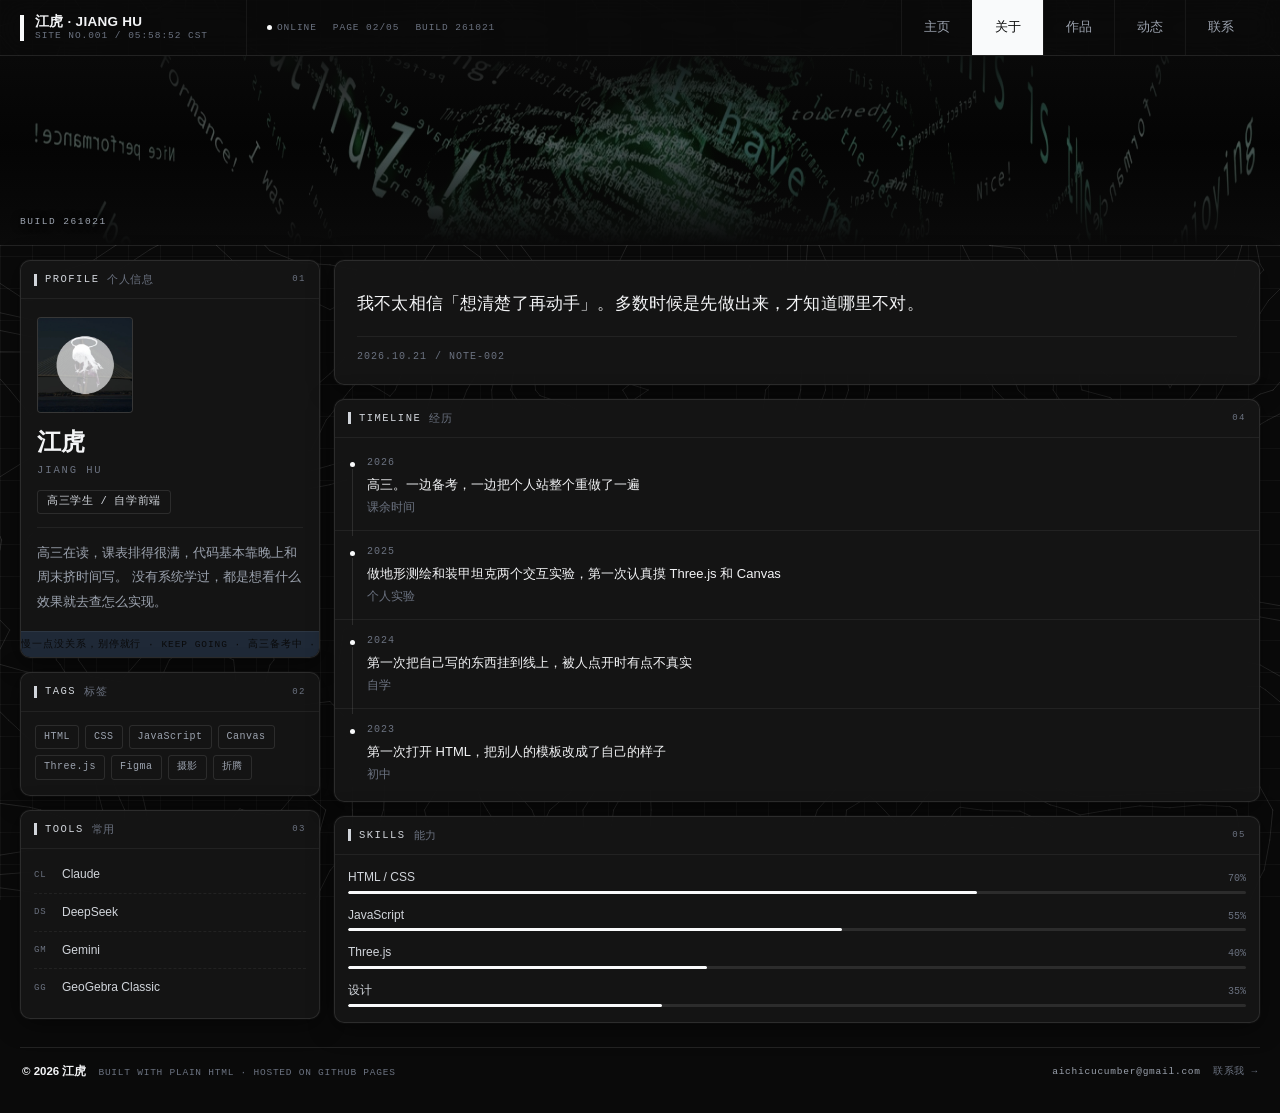
==== about.html @ 7765a736 "revert: 撤回绿色配色，回到黑白" ====
<!DOCTYPE html>
<html lang="zh-CN">
<head>
<meta charset="UTF-8" />
<meta name="viewport" content="width=device-width, initial-scale=1" />
<!-- ✏️【改这里】浏览器标签页标题 -->
<title>关于 · 江虎 JIANG HU</title>
<meta name="description" content="关于江虎：经历、在做的事、常用的工具。" />
<link rel="icon" href="data:image/svg+xml,%3Csvg xmlns='http://www.w3.org/2000/svg' viewBox='0 0 100 100'%3E%3Crect width='100' height='100' fill='%230A0A0A'/%3E%3Ctext x='50' y='71' font-size='52' font-family='monospace' font-weight='700' fill='%23F8F9FA' text-anchor='middle'%3EJH%3C/text%3E%3C/svg%3E" />
<meta name="theme-color" content="#0a0a0a" />
<link rel="stylesheet" href="assets/style.css" />
<script>
document.documentElement.classList.add('js');
/* 兜底：main.js 没跑起来时也要显示内容 */
setTimeout(function () {
  if (!window.__revealOK) {
    var els = document.querySelectorAll('.panel, .footer');
    for (var i = 0; i < els.length; i++) els[i].classList.add('in');
  }
}, 3000);
</script>
</head>
<body>

<div class="scroll-bar" id="scrollBar" aria-hidden="true"></div>
<canvas class="bg-contours" id="contours" aria-hidden="true"></canvas>
<div class="bg-grid" aria-hidden="true"></div>

<header class="topbar" id="top">
  <div class="topbar-inner">
    <a class="brand" href="index.html">
      <span class="brand-mark"></span>
      <span class="brand-text">
        <strong>江虎<span class="en"> · JIANG HU</span></strong>
        <small>SITE NO.001 / <span id="clock">--:--:--</span> CST</small>
      </span>
    </a>

    <div class="topbar-stat" aria-hidden="true">
      <span><i class="live"></i>ONLINE</span>
      <span>PAGE 02/05</span>
      <span>BUILD 261021</span>
    </div>

    <nav class="tabs" id="tabs" aria-label="主导航">
      <a href="index.html">主页</a>
      <a href="about.html" class="active">关于</a>
      <a href="work.html">作品</a>
      <a href="updates.html">动态</a>
      <a href="contact.html">联系</a>
    </nav>

  </div>
</header>

<section class="banner">
  <img src="assets/banner.jpg" alt="" aria-hidden="true" />
  <div class="banner-inner">
    <span class="banner-tag">BUILD 261021</span>
  </div>
</section>

<main class="layout layout-2">

  <!-- ---------- 左栏 ---------- -->
  <aside class="col-left">

    <section class="panel">
      <div class="panel-head"><span>PROFILE</span><span class="zh">个人信息</span><span class="idx"></span></div>

      <div class="profile-body">
        <img class="avatar" src="assets/avatar.jpg" alt="江虎" />

        <!-- ✏️【改这里】名字、英文名、职位 -->
        <h1 class="name">江虎</h1>
        <p class="name-en">JIANG HU</p>
        <p class="role">高三学生 / 自学前端</p>

        <!-- ✏️【改这里】自我介绍 -->
        <p class="bio">
          高三在读，课表排得很满，代码基本靠晚上和周末挤时间写。
          没有系统学过，都是想看什么效果就去查怎么实现。
        </p>
      </div>

      <!-- ✏️【改这里】状态条文字 -->
      <div class="ticker"><div class="ticker-track">
        <span>慢一点没关系，别停就行 · KEEP GOING · 高三备考中 ·</span>
        <span aria-hidden="true">慢一点没关系，别停就行 · KEEP GOING · 高三备考中 ·</span>
      </div></div>
    </section>

    <section class="panel">
      <div class="panel-head"><span>TAGS</span><span class="zh">标签</span><span class="idx"></span></div>
      <!-- ✏️【改这里】标签 -->
      <div class="tags">
        <span>HTML</span><span>CSS</span><span>JavaScript</span><span>Canvas</span>
        <span>Three.js</span><span>Figma</span><span>摄影</span><span>折腾</span>
      </div>
    </section>

    <section class="panel">
      <div class="panel-head"><span>TOOLS</span><span class="zh">常用</span><span class="idx"></span></div>
      <!-- ✏️【改这里】常用工具 -->
      <ul class="tools">
        <li><span class="mono dim">CL</span>Claude</li>
        <li><span class="mono dim">DS</span>DeepSeek</li>
        <li><span class="mono dim">GM</span>Gemini</li>
        <li><span class="mono dim">GG</span>GeoGebra Classic</li>
      </ul>
    </section>

  </aside>

  <!-- ---------- 中栏 ---------- -->
  <div class="col-mid">

    <section class="panel quote">
      <!-- ✏️【改这里】一段你自己的话 -->
      <p class="quote-text" data-split>我不太相信「想清楚了再动手」。多数时候是先做出来，才知道哪里不对。</p>
      <div class="quote-foot">
        <span class="mono">2026.10.21</span>
        <span class="mono dim">/ NOTE-002</span>
      </div>
    </section>

    <section class="panel">
      <div class="panel-head"><span>TIMELINE</span><span class="zh">经历</span><span class="idx"></span></div>
      <!-- ✏️【改这里】每条 = 年份 + 做了什么 + 在哪。复制一行 <li> 加一条 -->
      <ul class="timeline">
        <li>
          <span class="year">2026</span>
          <div class="what">高三。一边备考，一边把个人站整个重做了一遍</div>
          <div class="where">课余时间</div>
        </li>
        <li>
          <span class="year">2025</span>
          <div class="what">做地形测绘和装甲坦克两个交互实验，第一次认真摸 Three.js 和 Canvas</div>
          <div class="where">个人实验</div>
        </li>
        <li>
          <span class="year">2024</span>
          <div class="what">第一次把自己写的东西挂到线上，被人点开时有点不真实</div>
          <div class="where">自学</div>
        </li>
        <li>
          <span class="year">2023</span>
          <div class="what">第一次打开 HTML，把别人的模板改成了自己的样子</div>
          <div class="where">初中</div>
        </li>
      </ul>
    </section>

    <section class="panel">
      <div class="panel-head"><span>SKILLS</span><span class="zh">能力</span><span class="idx"></span></div>
      <!-- ✏️【改这里】技能名、百分比，--w 要和数字一致 -->
      <div class="bars">
        <div class="bar"><span class="bar-name">HTML / CSS</span><span class="bar-val">70%</span><i style="--w:70%"></i></div>
        <div class="bar"><span class="bar-name">JavaScript</span><span class="bar-val">55%</span><i style="--w:55%"></i></div>
        <div class="bar"><span class="bar-name">Three.js</span><span class="bar-val">40%</span><i style="--w:40%"></i></div>
        <div class="bar"><span class="bar-name">设计</span><span class="bar-val">35%</span><i style="--w:35%"></i></div>
      </div>
    </section>

  </div>

</main>

<footer class="footer">
  <div class="footer-left">
    <strong>© 2026 江虎</strong>
    <span class="mono dim">BUILT WITH PLAIN HTML · HOSTED ON GITHUB PAGES</span>
  </div>
  <div class="footer-right">
    <a href="mailto:aichicucumber@gmail.com" class="mono">aichicucumber@gmail.com</a>
    <a href="contact.html" class="mono dim">联系我 →</a>
  </div>
</footer>

<script src="assets/contours.js"></script>
<script src="assets/main.js"></script>
</body>
</html>
---- assets/style.css ----
/* ============================================================
   江虎 · 个人站
   极简黑白 / 测绘仪表风。改色改字体只需动下面 :root 里的变量。
   ============================================================ */

/* ---------- tokens ---------- */
:root {
  color-scheme: dark;

  --bg: #0a0a0a;
  --panel: rgba(22, 22, 22, .88);
  --panel-solid: #161616;
  --ink: #f9fafb;
  --ink-1: #f3f4f6;
  --ink-2: #d1d5db;
  --ink-3: #9ca3af;
  --ink-4: #6b7280;
  --line: rgba(255, 255, 255, .1);
  --line-soft: rgba(255, 255, 255, .06);
  --grid: rgba(255, 255, 255, .04);
  --hover: rgba(255, 255, 255, .05);
  --inv: #0a0a0a;
  --tick-bg: #1f2937;
  --tick-fg: #0a0a0a;

  --mono: ui-monospace, "SF Mono", SFMono-Regular, Menlo, Consolas, "JetBrains Mono", monospace;
  --sans: -apple-system, BlinkMacSystemFont, "Segoe UI", "PingFang SC", "Hiragino Sans GB", "Microsoft YaHei", sans-serif;

  --r: 10px;
  --gap: 14px;
  --max: 1240px;
  --shadow: 0 4px 26px -2px rgba(0, 0, 0, .6), 0 0 0 1px rgba(255, 255, 255, .03);
  --ease: cubic-bezier(.22, .61, .36, 1);
}

/* ---------- base ---------- */
*, *::before, *::after { box-sizing: border-box; }

html {
  scroll-behavior: smooth;
  scroll-padding-top: 70px;
  -webkit-text-size-adjust: 100%;
}

body {
  margin: 0;
  min-height: 100vh;
  display: flex;
  flex-direction: column;
  background: var(--bg);
  color: var(--ink-1);
  font-family: var(--sans);
  font-size: 13.5px;
  line-height: 1.65;
  -webkit-font-smoothing: antialiased;
  transition: background .3s var(--ease), color .3s var(--ease);
}

/* 动态等高线画布 */
.bg-contours {
  position: fixed;
  inset: 0;
  z-index: 0;
  display: block;
  pointer-events: none;
  opacity: .9;
}

/* 建筑网格背景 */
.bg-grid {
  position: fixed;
  inset: 0;
  z-index: 0;
  pointer-events: none;
  background-size: 32px 32px;
  background-image:
    linear-gradient(to right, var(--grid) 1px, transparent 1px),
    linear-gradient(to bottom, var(--grid) 1px, transparent 1px);
}

img { max-width: 100%; display: block; }
a { color: inherit; text-decoration: none; }
p { margin: 0; }
h1, h2, h3 { margin: 0; font-weight: 600; }
ul, dl, dd { margin: 0; padding: 0; list-style: none; }

.mono { font-family: var(--mono); }
.dim { color: var(--ink-4); }

::selection { background: var(--ink); color: var(--bg); }

/* ---------- 顶栏 ---------- */
.topbar {
  position: sticky;
  top: 0;
  z-index: 40;
  height: 56px;
  border-bottom: 1px solid var(--line);
  background: var(--bg);
  backdrop-filter: saturate(180%) blur(14px);
  -webkit-backdrop-filter: saturate(180%) blur(14px);
}
@supports (background: color-mix(in srgb, red 50%, transparent)) {
  .topbar { background: color-mix(in srgb, var(--bg) 82%, transparent); }
}

.topbar-inner {
  display: flex;
  align-items: stretch;
  height: 100%;
  width: min(100% - 28px, var(--max));
  margin: 0 auto;
}

.topbar-stat {
  display: flex;
  align-items: center;
  gap: 16px;
  margin-left: 20px;
  padding-left: 20px;
  border-left: 1px solid var(--line-soft);
  font-family: var(--mono);
  font-size: 9.5px;
  letter-spacing: .1em;
  color: var(--ink-4);
  white-space: nowrap;
}
.topbar-stat span { display: inline-flex; align-items: center; }
.topbar-stat .live { margin-right: 5px; }

.brand {
  display: flex;
  align-items: center;
  gap: 11px;
  padding: 0 18px 0 0;
  flex: none;
}
.brand-mark {
  width: 4px;
  height: 26px;
  background: var(--ink);
  transition: background .3s var(--ease);
}
.brand-text { display: flex; flex-direction: column; line-height: 1.3; }
.brand-text strong {
  font-size: 13.5px;
  font-weight: 700;
  letter-spacing: .02em;
}
.brand-text small {
  font-family: var(--mono);
  font-size: 9.5px;
  letter-spacing: .1em;
  color: var(--ink-4);
  font-variant-numeric: tabular-nums;
}

.tabs {
  display: flex;
  margin-left: auto;
  overflow-x: auto;
  scrollbar-width: none;
}
.tabs::-webkit-scrollbar { display: none; }

.tabs a {
  display: grid;
  place-items: center;
  padding: 0 22px;
  font-size: 12.5px;
  color: var(--ink-3);
  border-left: 1px solid var(--line-soft);
  white-space: nowrap;
  transition: background .16s var(--ease), color .16s var(--ease);
}
.tabs a:hover { background: var(--hover); color: var(--ink); }
.tabs a.active { background: var(--ink); color: var(--inv); }
.tabs a:last-child { padding-right: 26px; }

/* ---------- 顶部氛围图 ---------- */
.banner {
  position: relative;
  height: clamp(148px, 15vw, 190px);
  overflow: hidden;
  border-bottom: 1px solid var(--line);
  z-index: 1;
}
.banner img {
  position: absolute;
  inset: 0;
  width: 100%;
  height: 100%;
  object-fit: cover;
  object-position: center 42%;
  filter: grayscale(.45) brightness(.58) contrast(1.15);
}
.banner::after {
  content: "";
  position: absolute;
  inset: 0;
  background: linear-gradient(
    180deg,
    rgba(10, 10, 10, .9) 0%,
    rgba(10, 10, 10, .42) 46%,
    rgba(10, 10, 10, .78) 80%,
    var(--bg) 100%
  );
}
.banner-inner {
  position: relative;
  z-index: 2;
  width: min(100% - 28px, var(--max));
  margin: 0 auto;
  height: 100%;
  display: flex;
  align-items: flex-end;
  justify-content: space-between;
  gap: 20px;
  padding-bottom: 15px;
}
.banner-slogan {
  font-size: clamp(16px, 2.1vw, 23px);
  letter-spacing: -.02em;
  color: var(--ink);
  text-shadow: 0 1px 14px rgba(0, 0, 0, .85);
}
.banner-tag {
  font-family: var(--mono);
  font-size: 9.5px;
  letter-spacing: .16em;
  color: var(--ink-3);
  white-space: nowrap;
  text-shadow: 0 1px 10px rgba(0, 0, 0, .9);
}

/* ---------- 三栏布局 ---------- */
.layout {
  position: relative;
  z-index: 1;
  flex: 1 0 auto;
  display: grid;
  grid-template-columns: 300px minmax(0, 1fr) 286px;
  gap: var(--gap);
  align-items: start;
  width: min(100% - 28px, var(--max));
  margin: 0 auto;
  padding: var(--gap) 0 24px;
  counter-reset: pn;
}

.col-left, .col-mid, .col-right { display: grid; gap: var(--gap); align-content: start; }

/* ---------- 独立页面容器 ---------- */
.page {
  position: relative;
  z-index: 1;
  flex: 1 0 auto;
  width: min(100% - 28px, var(--max));
  margin: 0 auto;
  padding: var(--gap) 0 24px;
  counter-reset: pn;
  display: grid;
  gap: var(--gap);
  align-content: start;
}

.layout-2 {
  grid-template-columns: 300px minmax(0, 1fr);
}

.page-head {
  display: flex;
  align-items: flex-end;
  justify-content: space-between;
  gap: 24px;
  padding: 20px 2px 18px;
  border-bottom: 1px solid var(--line);
}
.page-head h1 {
  font-size: clamp(26px, 3.4vw, 34px);
  letter-spacing: -.02em;
  margin-top: 6px;
}
.eyebrow-mono {
  font-family: var(--mono);
  font-size: 9.5px;
  letter-spacing: .16em;
  color: var(--ink-4);
  text-transform: uppercase;
}
.page-desc {
  max-width: 38ch;
  font-size: 12.5px;
  line-height: 1.8;
  color: var(--ink-3);
  text-align: right;
}

/* 查看全部 */
.more-link {
  display: flex;
  align-items: center;
  justify-content: space-between;
  gap: 10px;
  padding: 10px 13px;
  border-top: 1px solid var(--line-soft);
  font-family: var(--mono);
  font-size: 10px;
  letter-spacing: .1em;
  color: var(--ink-3);
  transition: background .16s var(--ease), color .16s var(--ease);
}
.more-link:hover { background: var(--ink); color: var(--inv); }

/* ---------- 作品页 ---------- */
.work-grid {
  display: grid;
  grid-template-columns: repeat(2, minmax(0, 1fr));
  gap: var(--gap);
}

.work-card {
  position: relative;
  display: flex;
  flex-direction: column;
  background: var(--panel);
  border: 1px solid var(--line);
  border-radius: var(--r);
  box-shadow: var(--shadow);
  overflow: hidden;
  transition: transform .28s var(--ease), box-shadow .28s var(--ease), border-color .28s var(--ease);
}
.work-card:hover {
  transform: translateY(-3px);
  box-shadow: 0 10px 34px -14px rgba(0, 0, 0, .28);
  border-color: var(--ink);
}

.work-thumb {
  position: relative;
  height: 180px;
  border-bottom: 1px solid var(--line-soft);
  background: color-mix(in srgb, var(--ink) 3%, var(--panel-solid));
  overflow: hidden;
}
.work-thumb::before {
  content: "";
  position: absolute;
  inset: 0;
  background-image:
    linear-gradient(to right, var(--grid) 1px, transparent 1px),
    linear-gradient(to bottom, var(--grid) 1px, transparent 1px);
  background-size: 16px 16px;
}
.work-thumb b {
  position: absolute;
  right: 14px;
  bottom: 6px;
  font-family: var(--mono);
  font-size: 54px;
  font-weight: 700;
  letter-spacing: -.05em;
  line-height: 1;
  color: var(--ink);
  opacity: .05;
}
.work-thumb .badge {
  position: absolute;
  top: 12px;
  left: 14px;
  font-family: var(--mono);
  font-size: 9px;
  letter-spacing: .12em;
  padding: 2px 7px;
  border: 1px solid var(--line);
  border-radius: 3px;
  color: var(--ink-3);
  background: var(--panel-solid);
}

/* 取景标记 */
.work-thumb .aim {
  position: absolute;
  left: 50%;
  top: 50%;
  width: 58px;
  height: 58px;
  margin: -29px 0 0 -29px;
  border: 1px solid color-mix(in srgb, var(--ink) 22%, transparent);
  border-radius: 50%;
  display: grid;
  place-items: center;
  transition: transform .45s var(--ease), border-color .3s var(--ease);
}
.work-thumb .aim::after {
  content: "";
  width: 4px;
  height: 4px;
  border-radius: 50%;
  background: var(--ink);
  opacity: .35;
}
.work-thumb .aim::before {
  content: "";
  position: absolute;
  inset: -5px;
  border: 1px dashed color-mix(in srgb, var(--ink) 10%, transparent);
  border-radius: 50%;
}
.work-card:hover .work-thumb .aim {
  transform: scale(1.14);
  border-color: color-mix(in srgb, var(--ink) 48%, transparent);
}

.work-body { padding: 15px 16px 17px; display: flex; flex-direction: column; flex: 1; }
.work-title {
  display: flex;
  align-items: baseline;
  gap: 10px;
  justify-content: space-between;
  font-size: 15.5px;
  font-weight: 600;
}
.work-title span {
  font-family: var(--mono);
  font-size: 9.5px;
  letter-spacing: .1em;
  color: var(--ink-4);
  font-weight: 400;
}
.work-desc {
  margin-top: 7px;
  font-size: 12.5px;
  line-height: 1.8;
  color: var(--ink-3);
}
.work-tags { display: flex; flex-wrap: wrap; gap: 5px; margin-top: 13px; }
.work-tags i {
  font-style: normal;
  font-family: var(--mono);
  font-size: 9.5px;
  letter-spacing: .05em;
  padding: 2px 7px;
  border: 1px solid var(--line);
  border-radius: 3px;
  color: var(--ink-3);
}

/* ---------- 时间线 ---------- */
.timeline { padding: 4px 0; }
.timeline li {
  position: relative;
  padding: 13px 14px 13px 32px;
  border-bottom: 1px solid var(--line-soft);
}
.timeline li:last-child { border-bottom: 0; }
.timeline li::before {
  content: "";
  position: absolute;
  left: 15px;
  top: 20px;
  width: 5px;
  height: 5px;
  border-radius: 50%;
  background: var(--ink);
}
.timeline li::after {
  content: "";
  position: absolute;
  left: 17px;
  top: 27px;
  bottom: -6px;
  width: 1px;
  background: var(--line);
}
.timeline li:last-child::after { display: none; }
.timeline .year {
  display: block;
  font-family: var(--mono);
  font-size: 10px;
  letter-spacing: .1em;
  color: var(--ink-4);
  margin-bottom: 3px;
}
.timeline .what { font-size: 13px; color: var(--ink-1); line-height: 1.65; }
.timeline .where { font-size: 11.5px; color: var(--ink-4); margin-top: 2px; }

/* ---------- 全文列表 ---------- */
.updates-full li {
  grid-template-columns: 64px 48px minmax(0, 1fr);
}
.updates-full .sub {
  display: block;
  margin-top: 3px;
  font-size: 11.5px;
  color: var(--ink-4);
  line-height: 1.65;
}

/* ---------- 联系页 ---------- */
.contact-hero { padding: 28px 22px 26px; }
.contact-hero h1 {
  font-size: clamp(26px, 4.6vw, 42px);
  letter-spacing: -.03em;
  line-height: 1.18;
  margin: 12px 0 22px;
}
.contact-note {
  margin-top: 20px;
  padding-top: 16px;
  border-top: 1px solid var(--line-soft);
  font-size: 12.5px;
  line-height: 1.85;
  color: var(--ink-3);
}
.contact-mail {
  display: inline-block;
  font-size: clamp(20px, 4vw, 34px);
  font-weight: 600;
  letter-spacing: -.02em;
  color: var(--ink);
  background-image: linear-gradient(var(--ink), var(--ink));
  background-repeat: no-repeat;
  background-position: 0 100%;
  background-size: 100% 1.5px;
  padding-bottom: 6px;
  transition: background-size .3s var(--ease), color .25s var(--ease);
  word-break: break-all;
}
.contact-mail:hover {
  background-size: 100% 40%;
  background-position: 0 86%;
}

.contact-grid {
  display: grid;
  grid-template-columns: repeat(auto-fit, minmax(215px, 1fr));
  gap: var(--gap);
}
.contact-card {
  display: flex;
  align-items: center;
  gap: 12px;
  padding: 16px 15px;
  background: var(--panel);
  border: 1px solid var(--line);
  border-radius: var(--r);
  box-shadow: var(--shadow);
  transition: background .16s var(--ease), color .16s var(--ease), border-color .16s var(--ease), transform .2s var(--ease);
}
.contact-card:hover {
  background: var(--ink);
  color: var(--inv);
  border-color: var(--ink);
  transform: translateY(-2px);
}
.contact-card svg { flex: none; opacity: .8; }
.contact-card .k {
  display: block;
  font-family: var(--mono);
  font-size: 9.5px;
  letter-spacing: .12em;
  opacity: .55;
}
.contact-card .v { font-size: 13px; font-weight: 500; }

/* ---------- 卡片 ---------- */
.panel {
  background: var(--panel);
  border: 1px solid var(--line);
  border-radius: var(--r);
  box-shadow: var(--shadow);
  overflow: hidden;
  backdrop-filter: blur(16px);
  -webkit-backdrop-filter: blur(16px);
  transition: background .3s var(--ease), border-color .3s var(--ease);
}

.panel-head {
  display: flex;
  align-items: center;
  gap: 8px;
  padding: 10px 13px;
  border-bottom: 1px solid var(--line-soft);
  font-family: var(--mono);
  font-size: 10.5px;
  letter-spacing: .14em;
  text-transform: uppercase;
  color: var(--ink-2);
}
.panel-head::before {
  content: "";
  width: 3px;
  height: 12px;
  background: currentColor;
  flex: none;
}
.panel-head .zh {
  font-family: var(--sans);
  letter-spacing: .05em;
  color: var(--ink-4);
  font-size: 10.5px;
}
.panel-head .idx {
  margin-left: auto;
  font-size: 9px;
  color: var(--ink-4);
  font-variant-numeric: tabular-nums;
  counter-increment: pn;
}
.panel-head .idx::before {
  content: counter(pn, decimal-leading-zero);
}

/* ---------- 个人信息 ---------- */
.profile-body { padding: 18px 16px 16px; }

.avatar {
  width: 96px;
  height: 96px;
  display: grid;
  place-items: center;
  margin-bottom: 15px;
  border: 1px solid var(--line);
  border-radius: 4px;
  background-color: var(--hover);
  background-image:
    linear-gradient(45deg, var(--grid) 25%, transparent 25%, transparent 75%, var(--grid) 75%),
    linear-gradient(45deg, var(--grid) 25%, transparent 25%, transparent 75%, var(--grid) 75%);
  background-size: 10px 10px;
  background-position: 0 0, 5px 5px;
  overflow: hidden;
}
.avatar span {
  font-family: var(--mono);
  font-size: 24px;
  font-weight: 700;
  letter-spacing: -.02em;
  color: var(--ink);
}

img.avatar {
  object-fit: cover;
  background-image: none;
  width: 96px;
  height: 96px;
  display: block;
  filter: saturate(.9) brightness(1.02);
  transition: filter .45s var(--ease);
}
img.avatar:hover { filter: saturate(1.15) brightness(1.12); }

.link-grid-single { grid-template-columns: 1fr; }

.name { font-size: 24px; letter-spacing: -.01em; line-height: 1.2; }

.name-en {
  font-family: var(--mono);
  font-size: 10.5px;
  letter-spacing: .18em;
  color: var(--ink-4);
  margin-top: 5px;
}

.role {
  display: inline-block;
  margin-top: 11px;
  padding: 2px 9px;
  font-family: var(--mono);
  font-size: 10.5px;
  letter-spacing: .06em;
  color: var(--ink-2);
  border: 1px solid var(--line);
  border-radius: 3px;
}

.bio {
  margin-top: 13px;
  padding-top: 13px;
  border-top: 1px solid var(--line-soft);
  font-size: 13px;
  line-height: 1.9;
  color: var(--ink-3);
}

/* 状态跑马灯 */
.ticker {
  border-top: 1px solid var(--line-soft);
  background: var(--tick-bg);
  color: var(--tick-fg);
  overflow: hidden;
  padding: 5px 0;
}
.ticker-track {
  display: flex;
  width: max-content;
  animation: slide 26s linear infinite;
}
.ticker-track span {
  font-family: var(--mono);
  font-size: 9.5px;
  letter-spacing: .1em;
  padding-right: 2em;
  white-space: nowrap;
}
@keyframes slide {
  from { transform: translateX(0); }
  to   { transform: translateX(-50%); }
}

/* ---------- 链接格 ---------- */
.link-grid {
  display: grid;
  grid-template-columns: 1fr 1fr;
  gap: 1px;
  background: var(--line-soft);
}
.link-grid a {
  display: flex;
  align-items: center;
  gap: 9px;
  padding: 15px 14px;
  background: var(--panel-solid);
  font-family: var(--mono);
  font-size: 11px;
  letter-spacing: .09em;
  color: var(--ink-2);
  transition: background .16s var(--ease), color .16s var(--ease);
}
.link-grid a svg { flex: none; opacity: .75; }
.link-grid a:hover { background: var(--ink); color: var(--inv); }
.link-grid a:hover svg { opacity: 1; }

/* ---------- 标签 ---------- */
.tags {
  display: flex;
  flex-wrap: wrap;
  gap: 6px;
  padding: 13px 14px 15px;
}
.tags span {
  font-family: var(--mono);
  font-size: 10px;
  letter-spacing: .05em;
  padding: 3px 8px;
  border: 1px solid var(--line);
  border-radius: 3px;
  color: var(--ink-3);
  transition: background .16s var(--ease), color .16s var(--ease), border-color .16s var(--ease);
}
.tags span:hover { background: var(--ink); color: var(--inv); border-color: var(--ink); }

/* ---------- 引言卡 ---------- */
.quote { padding: 26px 22px 18px; }
.quote-text {
  font-size: 17px;
  line-height: 1.95;
  letter-spacing: .01em;
  color: var(--ink-1);
}
.quote-foot {
  display: flex;
  gap: 8px;
  margin-top: 16px;
  padding-top: 12px;
  border-top: 1px solid var(--line-soft);
  font-size: 10px;
  letter-spacing: .1em;
  color: var(--ink-4);
}

/* ---------- 更新记录 ---------- */
.updates { display: grid; }
.updates li {
  display: grid;
  grid-template-columns: 60px 44px minmax(0, 1fr);
  align-items: baseline;
  gap: 11px;
  padding: 12px 13px;
  border-bottom: 1px solid var(--line-soft);
  transition: background .16s var(--ease);
}
.updates li:last-child { border-bottom: 0; }
.updates li:hover { background: var(--hover); }

.updates .date {
  font-family: var(--mono);
  font-size: 11px;
  letter-spacing: .04em;
  color: var(--ink-4);
  font-variant-numeric: tabular-nums;
}
.updates .tag {
  font-size: 10px;
  text-align: center;
  padding: 1px 0;
  border: 1px solid var(--line);
  border-radius: 3px;
  color: var(--ink-3);
  letter-spacing: .04em;
}
.updates .title {
  font-size: 13px;
  color: var(--ink-2);
  line-height: 1.65;
}

/* ---------- 作品格 ---------- */
.gallery {
  display: grid;
  grid-template-columns: 1fr 1fr;
  gap: 1px;
  background: var(--line-soft);
}
.shot {
  position: relative;
  display: flex;
  flex-direction: column;
  justify-content: flex-end;
  gap: 2px;
  min-height: 176px;
  padding: 14px;
  background: var(--panel-solid);
  overflow: hidden;
  transition: background .2s var(--ease);
}
.shot::before {
  content: "";
  position: absolute;
  inset: 0;
  background-image:
    linear-gradient(to right, var(--grid) 1px, transparent 1px),
    linear-gradient(to bottom, var(--grid) 1px, transparent 1px);
  background-size: 14px 14px;
  opacity: .9;
  transition: opacity .2s var(--ease);
}
.shot:hover::before { opacity: .45; }
.shot:hover { background: var(--hover); }

.shot-idx {
  position: absolute;
  top: 11px;
  left: 14px;
  font-family: var(--mono);
  font-size: 9.5px;
  letter-spacing: .12em;
  color: var(--ink-4);
}
.shot-name {
  position: relative;
  font-size: 14.5px;
  font-weight: 600;
  color: var(--ink-1);
}
.shot-meta {
  position: relative;
  font-family: var(--mono);
  font-size: 10px;
  letter-spacing: .08em;
  color: var(--ink-4);
}
.shot-go {
  position: absolute;
  top: 11px;
  right: 14px;
  font-family: var(--mono);
  font-size: 9.5px;
  letter-spacing: .1em;
  color: var(--ink);
  opacity: 0;
  transform: translateX(-4px);
  transition: opacity .2s var(--ease), transform .2s var(--ease);
}
.shot:hover .shot-go { opacity: 1; transform: none; }

/* 大号编号水印 */
.shot::after {
  content: attr(data-idx);
  position: absolute;
  right: 12px;
  bottom: 4px;
  font-family: var(--mono);
  font-size: 52px;
  font-weight: 700;
  letter-spacing: -.05em;
  line-height: 1;
  color: var(--ink);
  opacity: .045;
  pointer-events: none;
}

/* 四格用不同灰度区分 */
.shot-b { background: color-mix(in srgb, var(--ink) 3%, var(--panel-solid)); }
.shot-c { background: color-mix(in srgb, var(--ink) 5%, var(--panel-solid)); }
.shot-d { background: color-mix(in srgb, var(--ink) 2%, var(--panel-solid)); }

/* ---------- 档案读数 ---------- */
.readout { padding: 6px 13px 10px; }
.readout > div {
  display: flex;
  align-items: baseline;
  gap: 8px;
  padding: 8px 0;
  border-bottom: 1px dashed var(--line-soft);
}
.readout > div:last-child { border-bottom: 0; }
.readout dt {
  flex: none;
  font-size: 11.5px;
  color: var(--ink-4);
  width: 40px;
}
.readout dd {
  margin-left: auto;
  font-family: var(--mono);
  font-size: 11px;
  letter-spacing: .02em;
  color: var(--ink-2);
  text-align: right;
}

.live {
  display: inline-block;
  width: 5px;
  height: 5px;
  border-radius: 50%;
  background: var(--ink);
  margin-right: 5px;
  vertical-align: 1px;
  animation: blink 2.4s var(--ease) infinite;
}
@keyframes blink {
  0%, 60%, 100% { opacity: 1; }
  70%, 90% { opacity: .25; }
}

/* ---------- 技能条 ---------- */
.bars { padding: 13px 13px 15px; display: grid; gap: 12px; }
.bar {
  display: grid;
  grid-template-columns: 1fr auto;
  gap: 3px 8px;
  align-items: baseline;
}
.bar-name { font-size: 12px; color: var(--ink-2); }
.bar-val {
  font-family: var(--mono);
  font-size: 10px;
  color: var(--ink-4);
  font-variant-numeric: tabular-nums;
}
.bar i {
  grid-column: 1 / -1;
  display: block;
  height: 3px;
  background: var(--line);
  border-radius: 2px;
  position: relative;
  overflow: hidden;
}
.bar i::after {
  content: "";
  position: absolute;
  inset: 0;
  width: var(--w, 50%);
  background: var(--ink);
  border-radius: 2px;
  transform-origin: left;
  animation: grow 1s var(--ease) both;
}
@keyframes grow {
  from { transform: scaleX(0); }
  to   { transform: scaleX(1); }
}

/* ---------- NOW 清单 ---------- */
.now { padding: 9px 13px 13px; display: grid; gap: 1px; }
.now li {
  display: flex;
  align-items: flex-start;
  gap: 9px;
  padding: 8px 0;
  font-size: 12.5px;
  color: var(--ink-2);
  line-height: 1.6;
}
.now .box {
  flex: none;
  width: 11px;
  height: 11px;
  margin-top: 4px;
  border: 1px solid var(--ink-3);
  border-radius: 2px;
  position: relative;
}
.now li.done .box { background: var(--ink); border-color: var(--ink); }
.now li.done .box::after {
  content: "";
  position: absolute;
  left: 3px;
  top: 1px;
  width: 3px;
  height: 6px;
  border: solid var(--inv);
  border-width: 0 1.5px 1.5px 0;
  transform: rotate(42deg);
}
.now li.done { color: var(--ink-4); }
.now li.done span:not(.box) { text-decoration: line-through; text-decoration-color: var(--line); }

/* ---------- 常用工具 ---------- */
.tools { padding: 8px 13px 12px; display: grid; gap: 1px; }
.tools li {
  display: flex;
  align-items: center;
  gap: 10px;
  padding: 8px 0;
  font-size: 12px;
  color: var(--ink-2);
  border-bottom: 1px dashed var(--line-soft);
}
.tools li:last-child { border-bottom: 0; }
.tools .mono {
  font-size: 9px;
  letter-spacing: .1em;
  width: 18px;
  flex: none;
}

/* ---------- 页脚 ---------- */
.footer {
  position: relative;
  z-index: 1;
  display: flex;
  align-items: center;
  justify-content: space-between;
  gap: 16px;
  flex-wrap: wrap;
  width: min(100% - 28px, var(--max));
  margin: 0 auto;
  padding: 14px 2px 32px;
  border-top: 1px solid var(--line);
  font-size: 11px;
  color: var(--ink-3);
}
.footer-left, .footer-right { display: flex; align-items: baseline; gap: 12px; flex-wrap: wrap; }
.footer strong { font-size: 11.5px; color: var(--ink-1); }
.footer .mono { font-size: 9.5px; letter-spacing: .08em; }
.footer a { transition: color .16s var(--ease); }
.footer a:hover { color: var(--ink); }

/* ---------- 响应式 ---------- */
@media (max-width: 1120px) {
  .layout { grid-template-columns: 280px minmax(0, 1fr); }
  .topbar-stat { display: none; }
  .col-right {
    grid-column: 1 / -1;
    display: grid;
    grid-template-columns: repeat(2, 1fr);
    gap: var(--gap);
  }
}

@media (max-width: 860px) {
  .layout { grid-template-columns: minmax(0, 1fr); width: min(100% - 20px, var(--max)); }
  .layout-2 { grid-template-columns: minmax(0, 1fr); }
  .page { width: min(100% - 20px, var(--max)); }
  .page-head { flex-direction: column; align-items: flex-start; gap: 12px; }
  .page-desc { text-align: left; max-width: none; }
  .work-grid { grid-template-columns: minmax(0, 1fr); }
  .topbar-inner { width: min(100% - 20px, var(--max)); }
  .col-right { grid-template-columns: 1fr; }
  .brand-text small { display: none; }
  .brand-text .en { display: none; }
  .brand { padding: 0 13px 0 0; }
  .tabs a { padding: 0 13px; font-size: 12px; }
  .topbar { height: 52px; }
  .footer { width: min(100% - 20px, var(--max)); }
}

@media (max-width: 420px) {
  .tabs a { padding: 0 9px; font-size: 11px; letter-spacing: -.01em; }
  .brand { padding: 0 10px 0 0; gap: 7px; }
  .brand-mark { width: 3px; height: 20px; }
  .brand-text strong { font-size: 13px; }
  .updates li { grid-template-columns: 54px 40px minmax(0, 1fr); gap: 8px; padding: 11px; }
  .shot { min-height: 140px; padding: 12px; }
  .quote { padding: 20px 16px 14px; }
  .quote-text { font-size: 15.5px; }
}

/* ---------- 无障碍 ---------- */
@media (prefers-reduced-motion: reduce) {
  html { scroll-behavior: auto; }
  .ticker-track, .live, .bar i::after { animation: none; }
  * { transition-duration: .01ms !important; }
}

:focus-visible {
  outline: 1.5px solid var(--ink);
  outline-offset: 2px;
}

/* ============================================================
   动画层
   ============================================================ */

/* ---------- 滚动进度 ---------- */
.scroll-bar {
  position: fixed;
  top: 0;
  left: 0;
  height: 2px;
  width: 100%;
  transform: scaleX(0);
  transform-origin: 0 50%;
  background: var(--ink);
  z-index: 60;
  pointer-events: none;
}

/* ---------- 启动遮罩 ---------- */
.boot {
  position: fixed;
  inset: 0;
  z-index: 9999;
  display: flex;
  flex-direction: column;
  background: #0a0a0a;
  color: var(--ink);
  font-family: var(--mono);
  transition: opacity .5s var(--ease), transform .5s var(--ease);
}
.boot.is-out {
  opacity: 0;
  transform: translateY(-12px);
  pointer-events: none;
}
html.boot-off .boot { display: none; }

.boot-bar {
  display: flex;
  align-items: center;
  gap: 10px;
  padding: 11px 16px;
  background: #141414;
  border-bottom: 1px solid rgba(255, 255, 255, .1);
  font-size: 10px;
  letter-spacing: .14em;
  color: var(--ink-4);
}
.boot-dots { display: flex; gap: 5px; }
.boot-dots i {
  width: 7px;
  height: 7px;
  border-radius: 50%;
  background: #3a3a3a;
}
.boot-dots i:first-child { background: var(--ink); }
.boot-title { color: var(--ink-2); letter-spacing: .08em; }
.boot-mode { margin-left: auto; font-size: 9px; }

.boot-log {
  flex: 1;
  margin: 0;
  padding: 20px 16px;
  font-size: 12px;
  line-height: 2.05;
  letter-spacing: .02em;
  color: var(--ink-4);
  white-space: pre-wrap;
  overflow: hidden;
}
.boot-log b {
  color: var(--ink);
  font-weight: 500;
}
.boot-log .ln {
  display: block;
  opacity: 0;
  animation: lineIn .22s ease forwards;
}
@keyframes lineIn {
  from { opacity: 0; transform: translateY(3px); }
  to   { opacity: 1; transform: none; }
}

.boot-input {
  display: flex;
  align-items: center;
  gap: 8px;
  padding: 0 16px 12px;
  font-size: 12px;
  color: var(--ink-3);
  opacity: 0;
  animation: lineIn .3s ease .1s forwards;
}
.boot-ps { color: var(--ink); }
.boot-caret {
  width: 7px;
  height: 13px;
  background: var(--ink);
  animation: caret 1.05s steps(1) infinite;
}
@keyframes caret { 50% { opacity: 0; } }

/* 等待回车 */
.boot-ready {
  display: flex;
  align-items: center;
  gap: 10px;
  padding: 0 16px 28px;
  font-size: 11.5px;
  letter-spacing: .1em;
  color: var(--ink-1);
  opacity: 0;
  animation: readyIn .45s var(--ease) forwards;
}
.boot-ready .k {
  padding: 2px 9px;
  border: 1px solid rgba(255, 255, 255, .35);
  border-radius: 3px;
  background: rgba(255, 255, 255, .08);
  font-size: 10px;
  letter-spacing: .14em;
  animation: keyPulse 1.7s ease-in-out infinite;
}
@keyframes readyIn {
  from { opacity: 0; transform: translateY(6px); }
  to   { opacity: 1; transform: none; }
}
@keyframes keyPulse {
  0%, 100% { border-color: rgba(255, 255, 255, .25); color: var(--ink-3); }
  50%      { border-color: var(--ink); color: var(--ink); }
}

/* ---------- 磁吸光标 ---------- */
.cursor-frame {
  position: fixed;
  top: 0;
  left: 0;
  width: var(--w, 28px);
  height: var(--h, 28px);
  margin-left: calc(var(--w, 28px) / -2);
  margin-top: calc(var(--h, 28px) / -2);
  pointer-events: none;
  z-index: 9998;
  opacity: 0;
  display: none;
  transition: width .2s var(--ease), height .2s var(--ease), opacity .25s var(--ease);
  will-change: transform, width, height;
}
html.has-cursor .cursor-frame { display: block; }
html.has-cursor.cursor-in .cursor-frame { opacity: 1; }

.cursor-frame i {
  position: absolute;
  width: 9px;
  height: 9px;
  border: 0 solid var(--ink);
  transition: border-color .2s var(--ease);
}
.cursor-frame .tl { top: 0; left: 0; border-top-width: 1.6px; border-left-width: 1.6px; }
.cursor-frame .tr { top: 0; right: 0; border-top-width: 1.6px; border-right-width: 1.6px; }
.cursor-frame .bl { bottom: 0; left: 0; border-bottom-width: 1.6px; border-left-width: 1.6px; }
.cursor-frame .br { bottom: 0; right: 0; border-bottom-width: 1.6px; border-right-width: 1.6px; }

.cursor-dot {
  position: fixed;
  top: 0;
  left: 0;
  width: 5px;
  height: 5px;
  margin: -2.5px 0 0 -2.5px;
  border-radius: 50%;
  background: var(--ink);
  box-shadow: 0 0 0 3px color-mix(in srgb, var(--ink) 9%, transparent);
  pointer-events: none;
  z-index: 9999;
  opacity: 0;
  display: none;
  transition: opacity .25s var(--ease);
  will-change: transform;
}
html.has-cursor .cursor-dot { display: block; }
html.has-cursor.cursor-in .cursor-dot { opacity: 1; }

/* ---------- 卡片入场 ---------- */
html.js .panel,
html.js .footer {
  opacity: 0;
  transform: translateY(16px);
  transition: opacity .7s var(--ease), transform .7s var(--ease);
}
html.js .panel.in,
html.js .footer.in {
  opacity: 1;
  transform: none;
}

/* 作品卡与联系卡只做淡入，避免和 hover 位移打架 */
html.js .work-card,
html.js .contact-card {
  opacity: 0;
  transition: opacity .6s var(--ease), transform .28s var(--ease),
              box-shadow .28s var(--ease), border-color .28s var(--ease);
}
html.js .work-card.in,
html.js .contact-card.in { opacity: 1; }

/* 本次会话已进过站：回主页不再做入场动画，直接呈现 */
html.boot-off .panel,
html.boot-off .footer,
html.boot-off .work-card,
html.boot-off .contact-card {
  opacity: 1 !important;
  transform: none !important;
  transition: none !important;
}

/* ---------- 逐字浮现 ---------- */
[data-split] span {
  display: inline-block;
  opacity: 0;
  transform: translateY(9px);
  will-change: opacity, transform;
}
[data-split].play span {
  animation: charIn .52s var(--ease) forwards;
}
@keyframes charIn {
  to { opacity: 1; transform: none; }
}

/* ---------- 悬停扫描线 ---------- */
.updates li { position: relative; }
.scan {
  position: absolute;
  left: 0;
  right: 0;
  top: 0;
  height: 1.5px;
  background: var(--ink);
  opacity: 0;
  pointer-events: none;
  z-index: 3;
}
.shot:hover .scan,
.updates li:hover .scan {
  animation: scanMove 1.05s var(--ease);
}
@keyframes scanMove {
  0%   { top: 0; opacity: 0; }
  8%   { opacity: .6; }
  85%  { opacity: .45; }
  100% { top: 100%; opacity: 0; }
}

/* ---------- 动效降级 ---------- */
@media (prefers-reduced-motion: reduce) {
  .boot { display: none; }
  .scroll-bar { display: none; }
  html.js .panel,
  html.js .footer { opacity: 1; transform: none; transition: none; }
  [data-split] span { opacity: 1; transform: none; animation: none; }
  .scan { display: none; }
  .cursor-frame,
  .cursor-dot { display: none !important; }
}
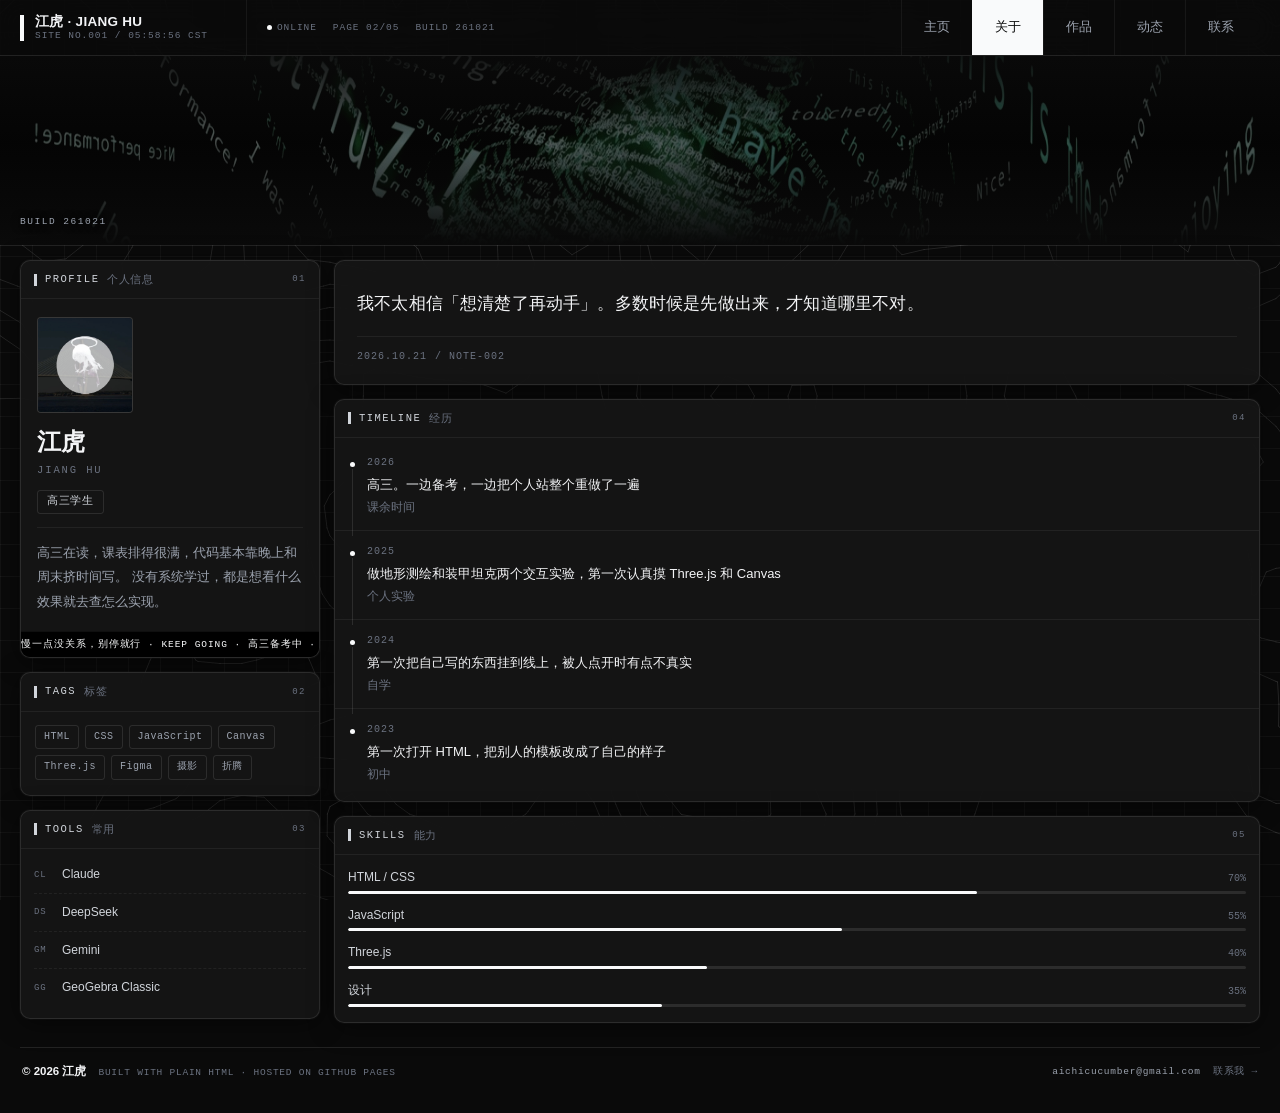
==== commit f1cbf45d: "style: 状态条黑底白字、NOW 改爱好、角色只留高三学生" ====
--- a/about.html
+++ b/about.html
@@ -74,7 +74,7 @@
         <!-- ✏️【改这里】名字、英文名、职位 -->
         <h1 class="name">江虎</h1>
         <p class="name-en">JIANG HU</p>
-        <p class="role">高三学生 / 自学前端</p>
+        <p class="role">高三学生</p>
 
         <!-- ✏️【改这里】自我介绍 -->
         <p class="bio">
--- a/assets/style.css
+++ b/assets/style.css
@@ -20,8 +20,8 @@
   --grid: rgba(255, 255, 255, .04);
   --hover: rgba(255, 255, 255, .05);
   --inv: #0a0a0a;
-  --tick-bg: #1f2937;
-  --tick-fg: #0a0a0a;
+  --tick-bg: #000000;
+  --tick-fg: #f9fafb;
 
   --mono: ui-monospace, "SF Mono", SFMono-Regular, Menlo, Consolas, "JetBrains Mono", monospace;
   --sans: -apple-system, BlinkMacSystemFont, "Segoe UI", "PingFang SC", "Hiragino Sans GB", "Microsoft YaHei", sans-serif;
@@ -1369,3 +1369,155 @@
   .cursor-dot { display: none !important; }
 }
 
+
+/* ---------- QQ 解锁 ---------- */
+.qq-entry { cursor: pointer; }
+.lock-tag {
+  margin-left: auto;
+  font-family: var(--mono);
+  font-style: normal;
+  font-size: 8.5px;
+  letter-spacing: .12em;
+  padding: 2px 6px;
+  border: 1px solid var(--line);
+  border-radius: 3px;
+  color: var(--ink-4);
+  transition: background .16s var(--ease), color .16s var(--ease), border-color .16s var(--ease);
+}
+.qq-entry:hover .lock-tag {
+  background: var(--ink);
+  border-color: var(--ink);
+  color: var(--bg);
+}
+
+.lock {
+  position: fixed;
+  inset: 0;
+  z-index: 300;
+  display: grid;
+  place-items: center;
+  padding: 22px;
+  background: rgba(3, 5, 4, .8);
+  backdrop-filter: blur(7px);
+  -webkit-backdrop-filter: blur(7px);
+  animation: lockFade .22s var(--ease);
+}
+.lock[hidden] { display: none; }
+@keyframes lockFade { from { opacity: 0; } to { opacity: 1; } }
+
+.lock-box {
+  width: min(100%, 410px);
+  background: var(--panel-solid);
+  border: 1px solid var(--line);
+  border-radius: var(--r);
+  box-shadow: 0 28px 70px -24px rgba(0, 0, 0, .95);
+  overflow: hidden;
+  padding-bottom: 15px;
+}
+.lock.shake .lock-box { animation: lockShake .34s ease; }
+@keyframes lockShake {
+  0%, 100% { transform: translateX(0); }
+  22% { transform: translateX(-7px); }
+  60% { transform: translateX(6px); }
+  85% { transform: translateX(-3px); }
+}
+
+.lock-head {
+  display: flex;
+  justify-content: space-between;
+  align-items: center;
+  padding: 11px 16px;
+  border-bottom: 1px solid var(--line-soft);
+  font-family: var(--mono);
+  font-size: 9.5px;
+  letter-spacing: .15em;
+  color: var(--ink-3);
+}
+
+.lock-q {
+  padding: 24px 16px 20px;
+  font-size: 16.5px;
+  line-height: 1.6;
+  color: var(--ink-1);
+}
+
+.lock-form { display: flex; gap: 8px; padding: 0 16px; }
+.lock-form input {
+  flex: 1;
+  min-width: 0;
+  padding: 11px 12px;
+  background: var(--bg);
+  border: 1px solid var(--line);
+  border-radius: 6px;
+  color: var(--ink-1);
+  font-family: var(--mono);
+  font-size: 13px;
+  outline: none;
+  transition: border-color .16s var(--ease);
+}
+.lock-form input::placeholder { color: var(--ink-4); }
+.lock-form input:focus { border-color: var(--ink); }
+.lock-form button {
+  flex: none;
+  padding: 11px 18px;
+  background: var(--ink);
+  color: var(--bg);
+  border: 0;
+  border-radius: 6px;
+  font-size: 12.5px;
+  font-weight: 500;
+  cursor: pointer;
+  transition: opacity .16s var(--ease);
+}
+.lock-form button:hover { opacity: .85; }
+
+.lock-msg {
+  padding: 11px 16px 0;
+  min-height: 14px;
+  font-family: var(--mono);
+  font-size: 11px;
+  letter-spacing: .04em;
+  color: var(--ink-4);
+}
+.lock-msg.err { color: #ff8a8a; }
+.lock-msg.ok { color: var(--ink); }
+
+.lock-close {
+  display: block;
+  width: calc(100% - 32px);
+  margin: 13px 16px 0;
+  padding: 9px 0;
+  background: transparent;
+  border: 1px solid var(--line);
+  border-radius: 6px;
+  color: var(--ink-3);
+  font-size: 12px;
+  cursor: pointer;
+  transition: border-color .16s var(--ease), color .16s var(--ease);
+}
+.lock-close:hover { border-color: var(--ink); color: var(--ink-1); }
+
+.lock-result {
+  padding: 6px 16px 0;
+  font-family: var(--mono);
+  font-size: 19px;
+  letter-spacing: .08em;
+  color: var(--ink-1);
+}
+.lock-result span { color: var(--ink-4); font-size: 10px; letter-spacing: .14em; display: block; margin-bottom: 5px; }
+
+.lock-open {
+  display: block;
+  width: calc(100% - 32px);
+  margin: 15px 16px 0;
+  padding: 10px 0;
+  text-align: center;
+  background: var(--ink);
+  color: var(--bg);
+  border-radius: 6px;
+  font-size: 12.5px;
+  font-weight: 500;
+  transition: opacity .16s var(--ease);
+}
+.lock-open:hover { opacity: .86; }
+.lock-open + .lock-close { margin-top: 8px; }
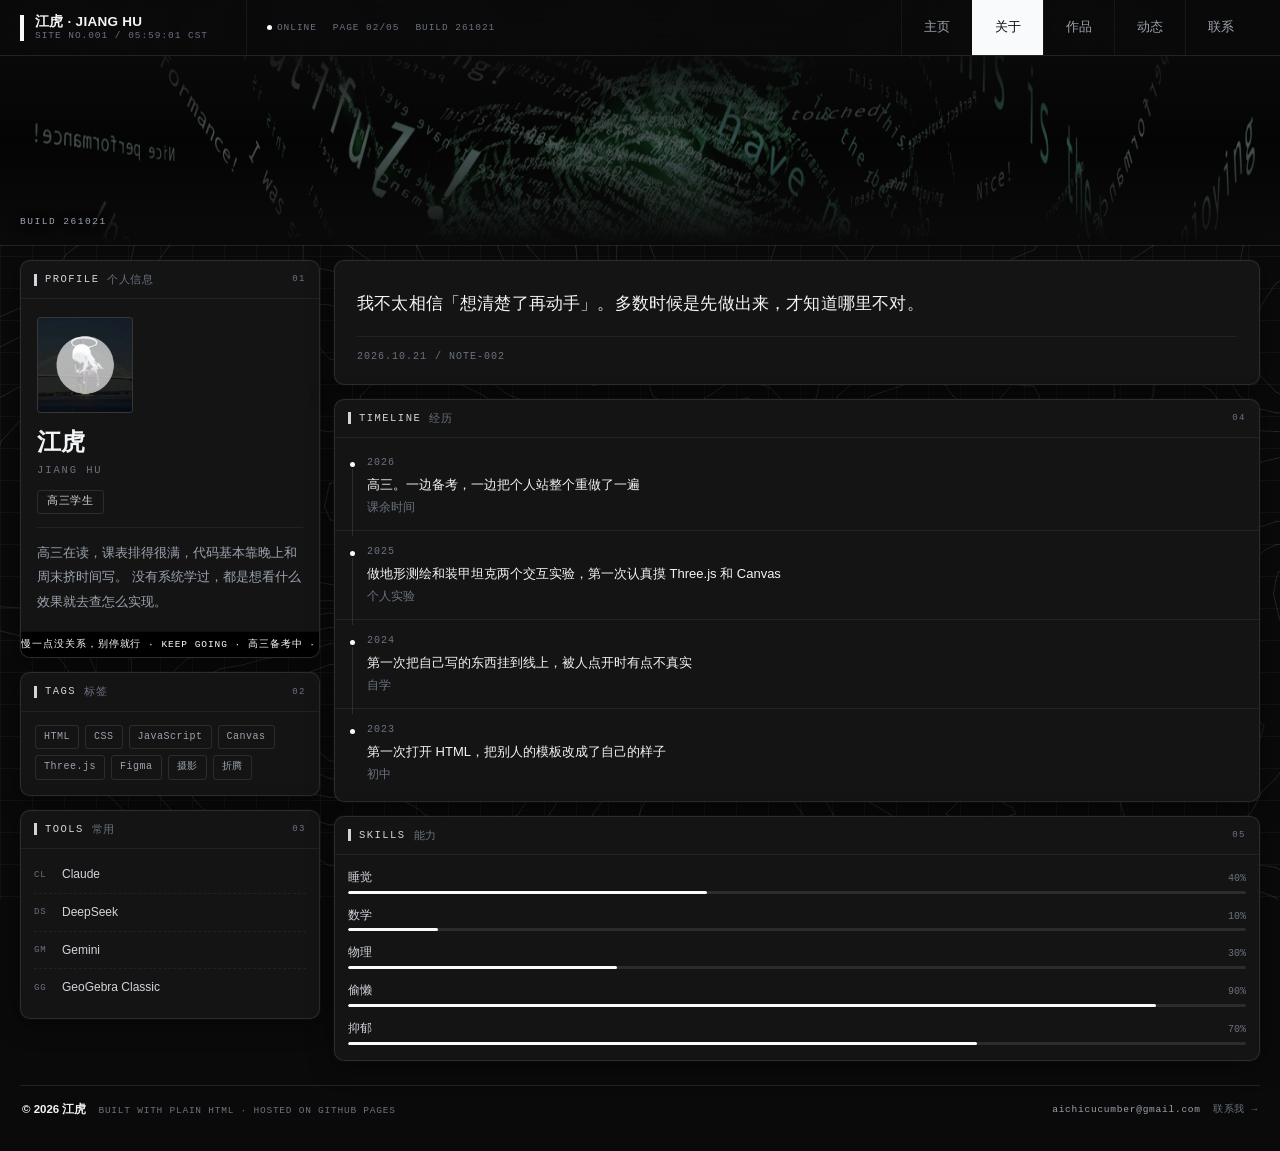
==== commit f9f034f0: "content: 改简介、档案地区与起始年、能力条换成生活项" ====
--- a/about.html
+++ b/about.html
@@ -155,10 +155,11 @@
       <div class="panel-head"><span>SKILLS</span><span class="zh">能力</span><span class="idx"></span></div>
       <!-- ✏️【改这里】技能名、百分比，--w 要和数字一致 -->
       <div class="bars">
-        <div class="bar"><span class="bar-name">HTML / CSS</span><span class="bar-val">70%</span><i style="--w:70%"></i></div>
-        <div class="bar"><span class="bar-name">JavaScript</span><span class="bar-val">55%</span><i style="--w:55%"></i></div>
-        <div class="bar"><span class="bar-name">Three.js</span><span class="bar-val">40%</span><i style="--w:40%"></i></div>
-        <div class="bar"><span class="bar-name">设计</span><span class="bar-val">35%</span><i style="--w:35%"></i></div>
+        <div class="bar"><span class="bar-name">睡觉</span><span class="bar-val">40%</span><i style="--w:40%"></i></div>
+        <div class="bar"><span class="bar-name">数学</span><span class="bar-val">10%</span><i style="--w:10%"></i></div>
+        <div class="bar"><span class="bar-name">物理</span><span class="bar-val">30%</span><i style="--w:30%"></i></div>
+        <div class="bar"><span class="bar-name">偷懒</span><span class="bar-val">90%</span><i style="--w:90%"></i></div>
+        <div class="bar"><span class="bar-name">抑郁</span><span class="bar-val">70%</span><i style="--w:70%"></i></div>
       </div>
     </section>
 
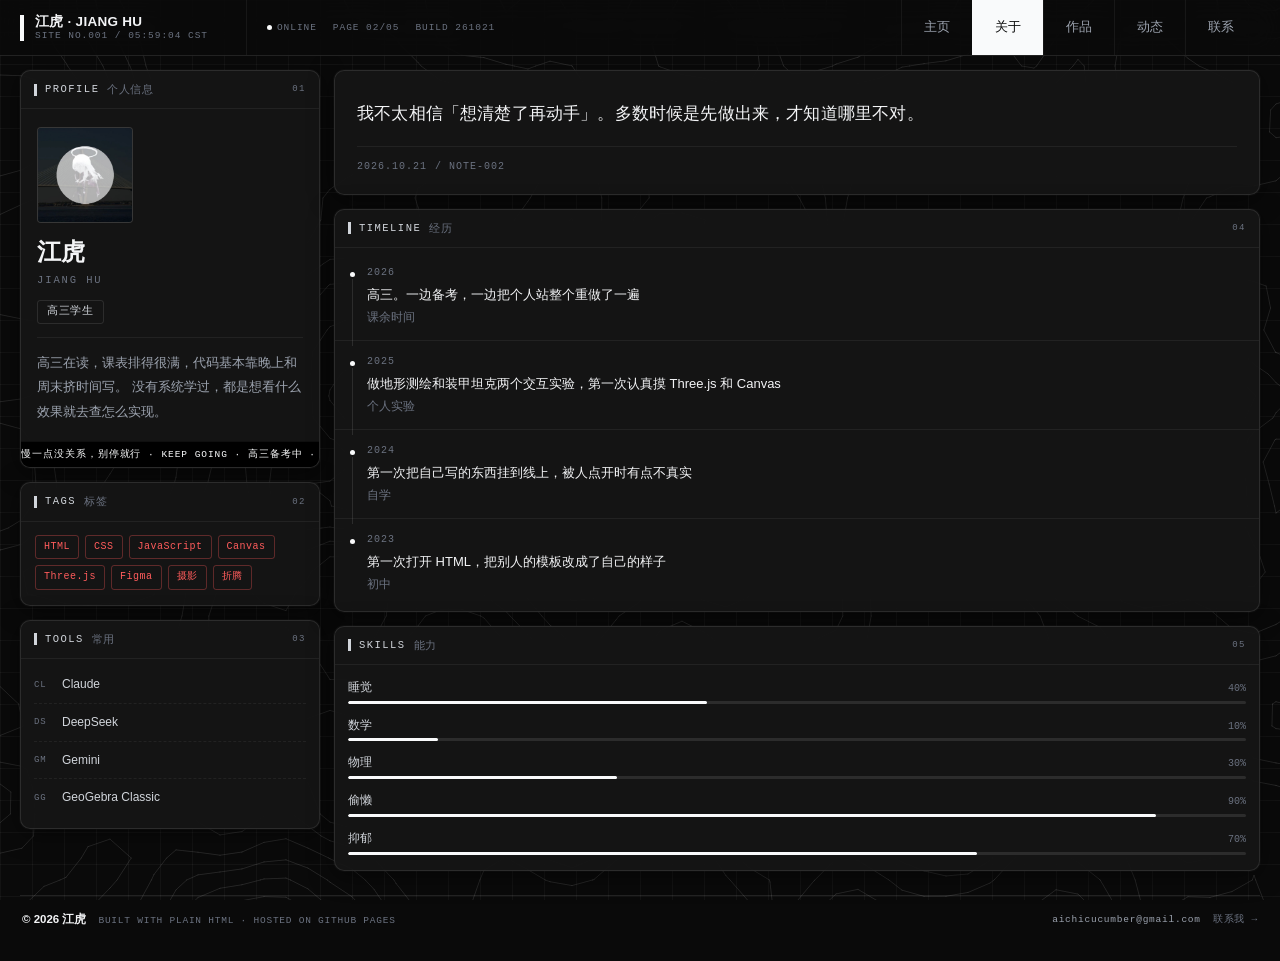
==== commit c8485cd0: "content: banner 标语句、TAGS 改 10 个红字标签、其余页去掉 banner" ====
--- a/about.html
+++ b/about.html
@@ -52,13 +52,6 @@
 
   </div>
 </header>
-
-<section class="banner">
-  <img src="assets/banner.jpg" alt="" aria-hidden="true" />
-  <div class="banner-inner">
-    <span class="banner-tag">BUILD 261021</span>
-  </div>
-</section>
 
 <main class="layout layout-2">
 
--- a/assets/style.css
+++ b/assets/style.css
@@ -1521,3 +1521,14 @@
 }
 .lock-open:hover { opacity: .86; }
 .lock-open + .lock-close { margin-top: 8px; }
+
+/* 标签：红字 */
+.tags span {
+  color: #ff5c5c;
+  border-color: rgba(255, 92, 92, .32);
+}
+.tags span:hover {
+  background: #ff5c5c;
+  border-color: #ff5c5c;
+  color: #0a0a0a;
+}
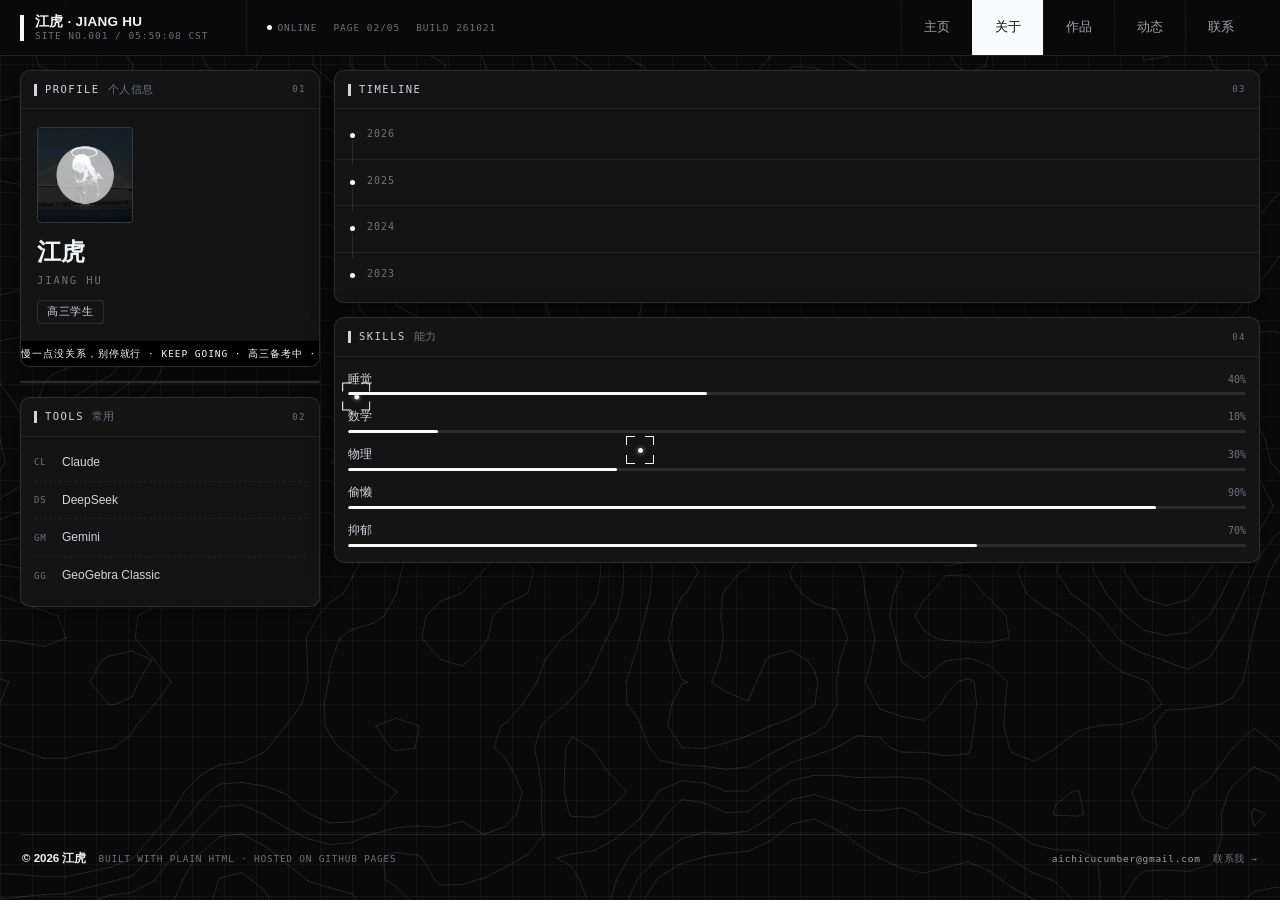
==== commit c522309d: "content: 关于页简介改成故障乱码" ====
--- a/about.html
+++ b/about.html
@@ -1,15 +1,14 @@
 <!DOCTYPE html>
-<html lang="zh-CN">
-<head>
-<meta charset="UTF-8" />
-<meta name="viewport" content="width=device-width, initial-scale=1" />
+<html lang="zh-CN" class="js has-cursor cursor-in" data-page-node-id="cye7C9ptKOyRsb0e5Fw34j" style=""><head data-page-node-id="BuHI53zbTnczLSSCNiKMbF">
+<meta charset="UTF-8" data-page-node-id="d7JMcVw2z6n4MEbjPVXsvt">
+<meta name="viewport" content="width=device-width, initial-scale=1" data-page-node-id="YcARPc3vXzw5Lt5xx1sM2j">
 <!-- ✏️【改这里】浏览器标签页标题 -->
-<title>关于 · 江虎 JIANG HU</title>
-<meta name="description" content="关于江虎：经历、在做的事、常用的工具。" />
-<link rel="icon" href="data:image/svg+xml,%3Csvg xmlns='http://www.w3.org/2000/svg' viewBox='0 0 100 100'%3E%3Crect width='100' height='100' fill='%230A0A0A'/%3E%3Ctext x='50' y='71' font-size='52' font-family='monospace' font-weight='700' fill='%23F8F9FA' text-anchor='middle'%3EJH%3C/text%3E%3C/svg%3E" />
-<meta name="theme-color" content="#0a0a0a" />
-<link rel="stylesheet" href="assets/style.css" />
-<script>
+<title data-page-node-id="ZQ5KmsIKAjJv0ko2zd9ClP">关于 · 江虎 JIANG HU</title>
+<meta name="description" content="关于江虎：经历、在做的事、常用的工具。" data-page-node-id="Kz9QV4c1ABsH5bBGJilJJB">
+<link rel="icon" href="data:image/svg+xml,%3Csvg xmlns='http://www.w3.org/2000/svg' viewBox='0 0 100 100'%3E%3Crect width='100' height='100' fill='%230A0A0A'/%3E%3Ctext x='50' y='71' font-size='52' font-family='monospace' font-weight='700' fill='%23F8F9FA' text-anchor='middle'%3EJH%3C/text%3E%3C/svg%3E" data-page-node-id="EMQvt8dRhp5y2pLvgb0hD8">
+<meta name="theme-color" content="#0a0a0a" data-page-node-id="XAaC1pU8IWCbqEH3lzvqeD">
+<link rel="stylesheet" href="assets/style.css" data-page-node-id="t9p952WCNIMGxThoTVgEHE">
+<script data-page-node-id="pCm6XTTAl1pcrtMoX6p593">
 document.documentElement.classList.add('js');
 /* 兜底：main.js 没跑起来时也要显示内容 */
 setTimeout(function () {
@@ -19,140 +18,127 @@
   }
 }, 3000);
 </script>
-</head>
-<body>
+<style id="__dm_no_drag_style__">* { -webkit-user-drag: none !important; }</style><style id="__dm_bindable_badge_style__">[data-sp-bindable="database"]{outline:1px dashed #0088ff;outline-offset:2px;border-radius:4px;}[data-sp-bindable="database"] *{pointer-events:none !important;transition:none !important;animation:none !important;}[data-sp-bindable="database"]{transition:none !important;animation:none !important;}</style></head>
+<body data-page-node-id="KqidSTFEXTlhAtHFSdBVSF" style="position: relative;">
 
-<div class="scroll-bar" id="scrollBar" aria-hidden="true"></div>
-<canvas class="bg-contours" id="contours" aria-hidden="true"></canvas>
-<div class="bg-grid" aria-hidden="true"></div>
+<div class="scroll-bar" id="scrollBar" aria-hidden="true" style="transform: scaleX(0);" data-page-node-id="XMIlVEqsaVp3siDIGo277w"></div>
+<canvas class="bg-contours" id="contours" aria-hidden="true" width="3106" height="1740" style="width: 1553px; height: 870px;" data-page-node-id="DZAEtR65SyxEmBjPDFX42l"></canvas>
+<div class="bg-grid" aria-hidden="true" data-page-node-id="yOlflwSvU0IFdgHsqaWuHF"></div>
 
-<header class="topbar" id="top">
-  <div class="topbar-inner">
-    <a class="brand" href="index.html">
-      <span class="brand-mark"></span>
-      <span class="brand-text">
-        <strong>江虎<span class="en"> · JIANG HU</span></strong>
-        <small>SITE NO.001 / <span id="clock">--:--:--</span> CST</small>
+<header class="topbar" id="top" data-page-node-id="d6XLdg8S4GlxNdIxjU5COi">
+  <div class="topbar-inner" data-page-node-id="rSw9P7xFxdyfq9LDw7ltWP">
+    <a class="brand" href="index.html" data-page-node-id="Gx6edMHy6QrThrAp8x6UTf">
+      <span class="brand-mark" data-page-node-id="V3AYxR3Au8f7XA5FR4TuZa"></span>
+      <span class="brand-text" data-page-node-id="GFTa4jt1o9xPlYI4X04GEk">
+        <strong data-page-node-id="XJpJ2oNDtxgqhTMekb3a7k">江虎<span class="en" data-page-node-id="KS9GV0fe075FoeVLDZOXbp"> · JIANG HU</span></strong>
+        <small data-page-node-id="1QGoXDPQKEnRU0dyBZGYLN">SITE NO.001 / <span id="clock" data-page-node-id="fmoFSr6cxrEtqHiuIRKEVg">23:53:10</span> CST</small>
       </span>
     </a>
 
-    <div class="topbar-stat" aria-hidden="true">
-      <span><i class="live"></i>ONLINE</span>
-      <span>PAGE 02/05</span>
-      <span>BUILD 261021</span>
+    <div class="topbar-stat" aria-hidden="true" data-page-node-id="aP9Mzrp2KhzhmA4GKLSm1k">
+      <span data-page-node-id="K3eEbEfCzmc50zNEBn41Fm"><i class="live" data-page-node-id="aZ73tcYwAuFDgCU9LtEKxp"></i>ONLINE</span>
+      <span data-page-node-id="29brp0QIPkHuOG39DYC10p">PAGE 02/05</span>
+      <span data-page-node-id="0nxEcsR2bdlpMBZhlJQueG">BUILD 261021</span>
     </div>
 
-    <nav class="tabs" id="tabs" aria-label="主导航">
-      <a href="index.html">主页</a>
-      <a href="about.html" class="active">关于</a>
-      <a href="work.html">作品</a>
-      <a href="updates.html">动态</a>
-      <a href="contact.html">联系</a>
+    <nav class="tabs" id="tabs" aria-label="主导航" data-page-node-id="W8ZmmC6BKBGGGsTGWGJKBJ">
+      <a href="index.html" class="active" data-page-node-id="1RlbEkm0Q1tXPLkB3gD9C7">主页</a>
+      <a href="about.html" class="" data-page-node-id="PEPtYNi9plN13A2T0TxV4F">关于</a>
+      <a href="work.html" data-page-node-id="SRSZNrChpjFp63q2XThNFX">作品</a>
+      <a href="updates.html" data-page-node-id="fkEtD4CyHwvH8b4ClinfcS">动态</a>
+      <a href="contact.html" data-page-node-id="kA4LtByu1nB6qvL6vjQyoO">联系</a>
     </nav>
 
   </div>
 </header>
 
-<main class="layout layout-2">
+<main class="layout layout-2" data-page-node-id="qffFTvvdxDzE0zK6Q1cvLz">
 
   <!-- ---------- 左栏 ---------- -->
-  <aside class="col-left">
+  <aside class="col-left" data-page-node-id="ijfKrUs4vW5zh9UiNyCija">
 
-    <section class="panel">
-      <div class="panel-head"><span>PROFILE</span><span class="zh">个人信息</span><span class="idx"></span></div>
+    <section class="panel in" style="transition-delay: 0ms;" data-page-node-id="UrJzp9j59lPOEzRL8drEqH">
+      <div class="panel-head" data-page-node-id="yCwGHszoS9NjKYPthUYfjA"><span data-page-node-id="hW0XQD6h0Br5s7kiIL6e8b">PROFILE</span><span class="zh" data-page-node-id="KUuNQFC13lJv0xhEhg8BOr">个人信息</span><span class="idx" data-page-node-id="kIvrk0ZAHLpPCXfojVOJfG"></span></div>
 
-      <div class="profile-body">
-        <img class="avatar" src="assets/avatar.jpg" alt="江虎" />
+      <div class="profile-body" data-page-node-id="Yf4kqVc6lMDjK1HbiwAiBv">
+        <img class="avatar" src="assets/avatar.jpg" alt="江虎" data-page-node-id="FmcRBhHWps4HU6J9Yudszv" style="">
 
         <!-- ✏️【改这里】名字、英文名、职位 -->
-        <h1 class="name">江虎</h1>
-        <p class="name-en">JIANG HU</p>
-        <p class="role">高三学生</p>
+        <h1 class="name" data-page-node-id="AuwaXaePuiyQHqVEkGsgdT">江虎</h1>
+        <p class="name-en" data-page-node-id="vlHLrxICj5ksXpOxrIxVAm">JIANG HU</p>
+        <p class="role" data-page-node-id="p9KbgVo07BwOigaAsIUz0Q">高三学生</p>
 
         <!-- ✏️【改这里】自我介绍 -->
-        <p class="bio">
-          高三在读，课表排得很满，代码基本靠晚上和周末挤时间写。
-          没有系统学过，都是想看什么效果就去查怎么实现。
-        </p>
+        
       </div>
 
       <!-- ✏️【改这里】状态条文字 -->
-      <div class="ticker"><div class="ticker-track">
-        <span>慢一点没关系，别停就行 · KEEP GOING · 高三备考中 ·</span>
-        <span aria-hidden="true">慢一点没关系，别停就行 · KEEP GOING · 高三备考中 ·</span>
+      <div class="ticker" data-page-node-id="PftkWEwInAFIISTfWTosHE"><div class="ticker-track" data-page-node-id="mjMIXOX72a7gCnZLNlnZPs">
+        <span data-page-node-id="ya3BBhcZEGCU7fTaTCjLAT">慢一点没关系，别停就行 · KEEP GOING · 高三备考中 ·</span>
+        <span aria-hidden="true" data-page-node-id="W8Svrqk3CAjttvCXFCXJlb">慢一点没关系，别停就行 · KEEP GOING · 高三备考中 ·</span>
       </div></div>
     </section>
 
-    <section class="panel">
-      <div class="panel-head"><span>TAGS</span><span class="zh">标签</span><span class="idx"></span></div>
+    <section class="panel in" style="transition-delay: 60ms;" data-page-node-id="k6qFtxJzB8g7C5mK4O8pqe">
+      
       <!-- ✏️【改这里】标签 -->
-      <div class="tags">
-        <span>HTML</span><span>CSS</span><span>JavaScript</span><span>Canvas</span>
-        <span>Three.js</span><span>Figma</span><span>摄影</span><span>折腾</span>
-      </div>
+      
     </section>
 
-    <section class="panel">
-      <div class="panel-head"><span>TOOLS</span><span class="zh">常用</span><span class="idx"></span></div>
+    <section class="panel in" style="transition-delay: 120ms;" data-page-node-id="2oJ3GfrmR7aeCR9ML5FVtG">
+      <div class="panel-head" data-page-node-id="8tzMDOqPyEb6L1OJPIlrE5"><span data-page-node-id="dOT5Bevc44k1eYhjgGyOh5">TOOLS</span><span class="zh" data-page-node-id="8DzpuNDq61NBBZtiBQKqdL">常用</span><span class="idx" data-page-node-id="l5FtjncsVHtsf3Hyi1EN2A"></span></div>
       <!-- ✏️【改这里】常用工具 -->
-      <ul class="tools">
-        <li><span class="mono dim">CL</span>Claude</li>
-        <li><span class="mono dim">DS</span>DeepSeek</li>
-        <li><span class="mono dim">GM</span>Gemini</li>
-        <li><span class="mono dim">GG</span>GeoGebra Classic</li>
+      <ul class="tools" data-page-node-id="wHmY7Eydj56KfnBs7h5EIL">
+        <li data-page-node-id="NFWxdXtASsU688b5GbPEVm"><span class="mono dim" data-page-node-id="CzBkIQgD88h7EOyknUILQf">CL</span>Claude</li>
+        <li data-page-node-id="8MF9JPzHuomKhCyYD9Qcnb"><span class="mono dim" data-page-node-id="a9Hyd5RzoIpqc2ClwncF0z">DS</span>DeepSeek</li>
+        <li data-page-node-id="DYviDujIn3Q4UsU5IyWbta"><span class="mono dim" data-page-node-id="BHIZSlHfn2AvTMdI0HD0TB">GM</span>Gemini</li>
+        <li data-page-node-id="O89JW4Fyx6XVisCsuQxCE7"><span class="mono dim" data-page-node-id="XJ49EhPINYcyZiWhBNFy7A">GG</span>GeoGebra Classic</li>
       </ul>
     </section>
 
   </aside>
 
   <!-- ---------- 中栏 ---------- -->
-  <div class="col-mid">
+  <div class="col-mid" data-page-node-id="pF7CG2EEi3i0GOnbh98JpJ">
 
-    <section class="panel quote">
-      <!-- ✏️【改这里】一段你自己的话 -->
-      <p class="quote-text" data-split>我不太相信「想清楚了再动手」。多数时候是先做出来，才知道哪里不对。</p>
-      <div class="quote-foot">
-        <span class="mono">2026.10.21</span>
-        <span class="mono dim">/ NOTE-002</span>
-      </div>
-    </section>
+    
 
-    <section class="panel">
-      <div class="panel-head"><span>TIMELINE</span><span class="zh">经历</span><span class="idx"></span></div>
+    <section class="panel in" style="transition-delay: 240ms;" data-page-node-id="txYdruJChE1CiO9a3KOQk9">
+      <div class="panel-head" data-page-node-id="m8DRJHkOSa0m8gBEhC9Pk7"><span data-page-node-id="2ODj51LH91pifDv6CPTLFC">TIMELINE</span><span class="idx" data-page-node-id="wo21xzh2WsEznco4HofhKW"></span></div>
       <!-- ✏️【改这里】每条 = 年份 + 做了什么 + 在哪。复制一行 <li> 加一条 -->
-      <ul class="timeline">
-        <li>
-          <span class="year">2026</span>
-          <div class="what">高三。一边备考，一边把个人站整个重做了一遍</div>
-          <div class="where">课余时间</div>
+      <ul class="timeline" data-page-node-id="9npbFmI7U96tJAYSGEJfIB">
+        <li data-page-node-id="ugv5kfDloP1LCN77KbeC5G">
+          <span class="year" data-page-node-id="TDJubXZcn17gE7vTc2GgkA">2026</span>
+          
+          
         </li>
-        <li>
-          <span class="year">2025</span>
-          <div class="what">做地形测绘和装甲坦克两个交互实验，第一次认真摸 Three.js 和 Canvas</div>
-          <div class="where">个人实验</div>
+        <li data-page-node-id="iRyaWqd57fpF8n2Hl8dNWi">
+          <span class="year" data-page-node-id="iNyfDEoQainYFAZQ287SDB">2025</span>
+          
+          
         </li>
-        <li>
-          <span class="year">2024</span>
-          <div class="what">第一次把自己写的东西挂到线上，被人点开时有点不真实</div>
-          <div class="where">自学</div>
+        <li data-page-node-id="GL8ClEqXO59S21xOOGDz2D">
+          <span class="year" data-page-node-id="uP18GBOfM59UjmObGtckMm">2024</span>
+          
+          
         </li>
-        <li>
-          <span class="year">2023</span>
-          <div class="what">第一次打开 HTML，把别人的模板改成了自己的样子</div>
-          <div class="where">初中</div>
+        <li data-page-node-id="DhCDxnt8bCBfPBE5URn7ZI">
+          <span class="year" data-page-node-id="qxBmesvrSTqWBNEsya8mtr">2023</span>
+          
+          
         </li>
       </ul>
     </section>
 
-    <section class="panel">
-      <div class="panel-head"><span>SKILLS</span><span class="zh">能力</span><span class="idx"></span></div>
+    <section class="panel in" style="transition-delay: 300ms;" data-page-node-id="0I9FS3NbvMOZ1EmaEauHr7">
+      <div class="panel-head" data-page-node-id="nWT4a0k1SMQCJxinc53aKJ"><span data-page-node-id="nvok7fUjYARljNgZSvPVtD">SKILLS</span><span class="zh" data-page-node-id="DAZ3xhGvUHqC34mLD2WNVE">能力</span><span class="idx" data-page-node-id="KRYArtjq6YDdLOQ6iuSIam"></span></div>
       <!-- ✏️【改这里】技能名、百分比，--w 要和数字一致 -->
-      <div class="bars">
-        <div class="bar"><span class="bar-name">睡觉</span><span class="bar-val">40%</span><i style="--w:40%"></i></div>
-        <div class="bar"><span class="bar-name">数学</span><span class="bar-val">10%</span><i style="--w:10%"></i></div>
-        <div class="bar"><span class="bar-name">物理</span><span class="bar-val">30%</span><i style="--w:30%"></i></div>
-        <div class="bar"><span class="bar-name">偷懒</span><span class="bar-val">90%</span><i style="--w:90%"></i></div>
-        <div class="bar"><span class="bar-name">抑郁</span><span class="bar-val">70%</span><i style="--w:70%"></i></div>
+      <div class="bars" data-page-node-id="Dgjl8BmIoHSNSv0uErmvkB">
+        <div class="bar" data-page-node-id="NDwnTCNLJ7E1CysHs0hazt"><span class="bar-name" data-page-node-id="eZxsNXqj5j4HPnP2k1bRhx">睡觉</span><span class="bar-val" data-page-node-id="hjYaUpsQumY9PFZnEQl2oh">40%</span><i style="--w:40%" data-page-node-id="gsPn0Bg8hxkYF1VMTnozym"></i></div>
+        <div class="bar" data-page-node-id="7bXSqbFGSVX5CRmNZ9WU7n"><span class="bar-name" data-page-node-id="t6IszCoqVYr5RLCHkvC2jT">数学</span><span class="bar-val" data-page-node-id="s42nnY8yfpei53XimZhwHy">10%</span><i style="--w:10%" data-page-node-id="7t9jnlOsnRfxlWYDZg8wB7"></i></div>
+        <div class="bar" data-page-node-id="l4f6HDK1CYua9saaqBNYAa"><span class="bar-name" data-page-node-id="NG5CmxKCKmJwLkhpa9Zp1g">物理</span><span class="bar-val" data-page-node-id="JAfTYgW70etlQ771XHRf6l">30%</span><i style="--w:30%" data-page-node-id="jdvL0jTiRCEg6WHZAOHIn7"></i></div>
+        <div class="bar" data-page-node-id="E1u2RW8KbbcCVEDolqIrUj"><span class="bar-name" data-page-node-id="qjVSGMQQNklBSO4eYsoESE">偷懒</span><span class="bar-val" data-page-node-id="3tmAu1riAXhKQzGkEzWlg1">90%</span><i style="--w:90%" data-page-node-id="okOEvuWUCqGMeruEwKXKxv"></i></div>
+        <div class="bar" data-page-node-id="OSR3C6sfjlu5Fw1Z9c5HOu"><span class="bar-name" data-page-node-id="uqrCSmtFOUAmqaKfMfh0f5">抑郁</span><span class="bar-val" data-page-node-id="Fml7NHZ8jiwh5hExcyLAiu">70%</span><i style="--w:70%" data-page-node-id="wHAQPEvF3a9kRpaEoXbNGM"></i></div>
       </div>
     </section>
 
@@ -160,18 +146,20 @@
 
 </main>
 
-<footer class="footer">
-  <div class="footer-left">
-    <strong>© 2026 江虎</strong>
-    <span class="mono dim">BUILT WITH PLAIN HTML · HOSTED ON GITHUB PAGES</span>
+<footer class="footer in" style="transition-delay: 360ms;" data-page-node-id="s2XZnuLxIEHxbaTL9HrCYe">
+  <div class="footer-left" data-page-node-id="rFAfYDMq05dXBbtpn5R8bj">
+    <strong data-page-node-id="io5fNOS4qmqEi7OXt50fiJ">© 2026 江虎</strong>
+    <span class="mono dim" data-page-node-id="xrya1aSpaGaqmpTDJUpAOC">BUILT WITH PLAIN HTML · HOSTED ON GITHUB PAGES</span>
   </div>
-  <div class="footer-right">
-    <a href="mailto:aichicucumber@gmail.com" class="mono">aichicucumber@gmail.com</a>
-    <a href="contact.html" class="mono dim">联系我 →</a>
+  <div class="footer-right" data-page-node-id="zebvcFtejSShQuYb1levlb">
+    <a href="mailto:aichicucumber@gmail.com" class="mono" data-page-node-id="jrBgo4cJdz6Az5LigmrIF8">aichicucumber@gmail.com</a>
+    <a href="contact.html" class="mono dim" data-page-node-id="CPHqUxyayVnfd247znbo9g">联系我 →</a>
   </div>
 </footer>
 
-<script src="assets/contours.js"></script>
-<script src="assets/main.js"></script>
-</body>
-</html>
+<script src="assets/contours.js" data-page-node-id="gOeum8NoY3bu1XGvUfiVrT"></script>
+<script src="assets/main.js" data-page-node-id="0SooGaP8FoTGV0gSjPHRGB"></script><div class="cursor-frame" style="--w: 28px; --h: 28px; transform: translate3d(356.126px, 396.474px, 0px);" data-page-node-id="Ago8daUmvYeldBbzxxNUgh"><i class="tl" data-page-node-id="pxJjQpfGE4QeyA07KVOl2h"></i><i class="tr" data-page-node-id="EPhiBUksQjVwE6PWH2hT8r"></i><i class="bl" data-page-node-id="GZwhs1lMaHmWU1FUKGYX4q"></i><i class="br" data-page-node-id="yP3zDka2C0sk5bHqsL39cB"></i></div><div class="cursor-dot" style="transform: translate3d(356.275px, 396.431px, 0px);" data-page-node-id="KyHZ7DtbfUkdTmUY8LW3C4"></div>
+
+
+
+</body></html>
--- a/assets/style.css
+++ b/assets/style.css
@@ -1532,3 +1532,14 @@
   border-color: #ff5c5c;
   color: #0a0a0a;
 }
+
+/* 故障感简介 */
+.bio-glitch {
+  font-family: var(--mono);
+  font-size: 12px;
+  line-height: 2.1;
+  letter-spacing: .02em;
+  color: var(--ink-3);
+  word-break: break-word;
+  text-shadow: 0 0 12px rgba(255, 255, 255, .08);
+}
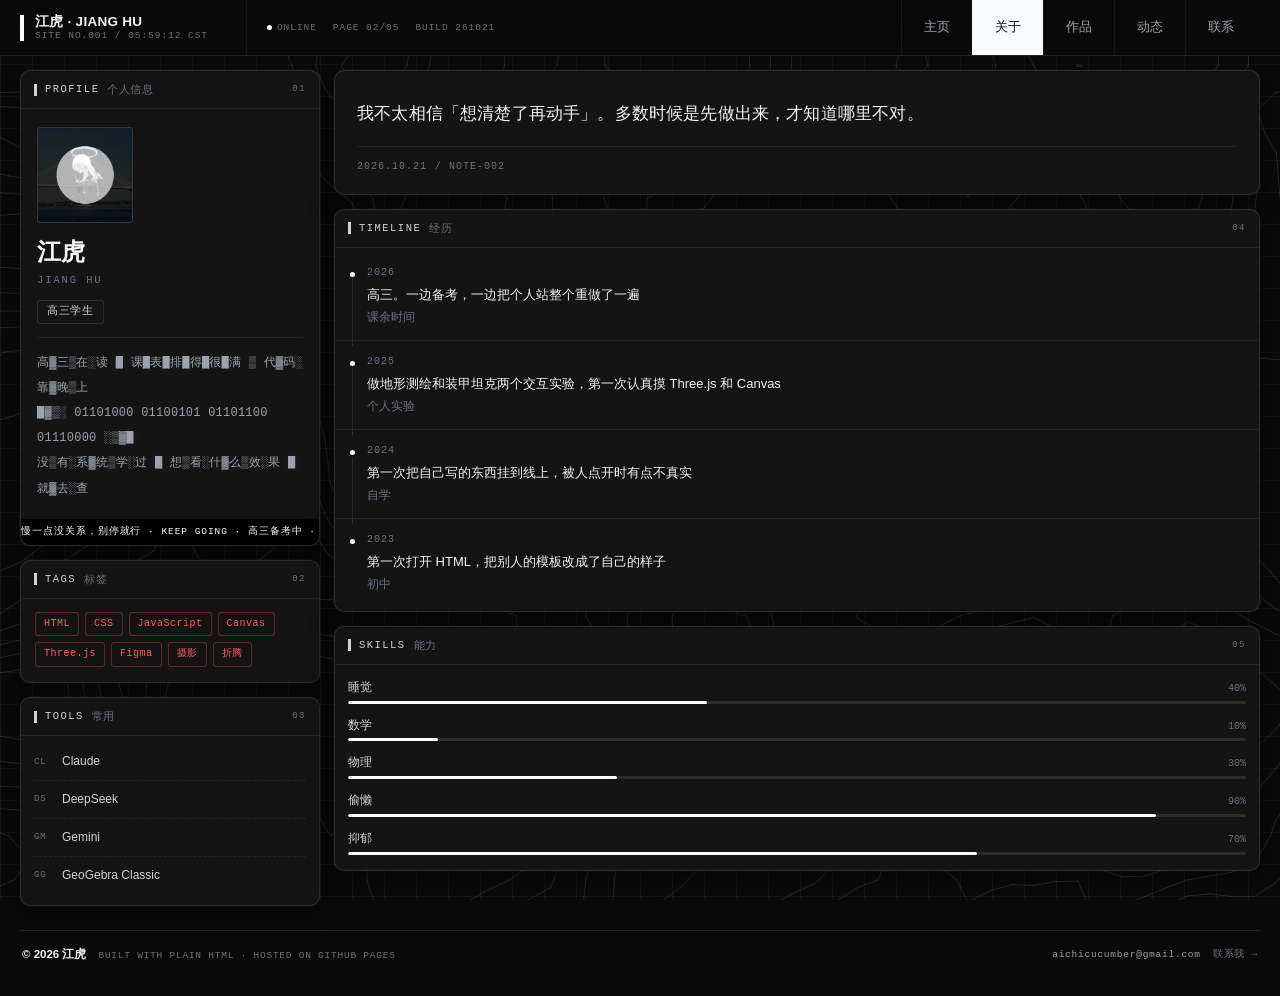
==== commit 448333ba: "fix: 恢复被编辑器破坏的两个页面，简介改成乱码" ====
--- a/about.html
+++ b/about.html
@@ -1,14 +1,15 @@
 <!DOCTYPE html>
-<html lang="zh-CN" class="js has-cursor cursor-in" data-page-node-id="cye7C9ptKOyRsb0e5Fw34j" style=""><head data-page-node-id="BuHI53zbTnczLSSCNiKMbF">
-<meta charset="UTF-8" data-page-node-id="d7JMcVw2z6n4MEbjPVXsvt">
-<meta name="viewport" content="width=device-width, initial-scale=1" data-page-node-id="YcARPc3vXzw5Lt5xx1sM2j">
+<html lang="zh-CN">
+<head>
+<meta charset="UTF-8" />
+<meta name="viewport" content="width=device-width, initial-scale=1" />
 <!-- ✏️【改这里】浏览器标签页标题 -->
-<title data-page-node-id="ZQ5KmsIKAjJv0ko2zd9ClP">关于 · 江虎 JIANG HU</title>
-<meta name="description" content="关于江虎：经历、在做的事、常用的工具。" data-page-node-id="Kz9QV4c1ABsH5bBGJilJJB">
-<link rel="icon" href="data:image/svg+xml,%3Csvg xmlns='http://www.w3.org/2000/svg' viewBox='0 0 100 100'%3E%3Crect width='100' height='100' fill='%230A0A0A'/%3E%3Ctext x='50' y='71' font-size='52' font-family='monospace' font-weight='700' fill='%23F8F9FA' text-anchor='middle'%3EJH%3C/text%3E%3C/svg%3E" data-page-node-id="EMQvt8dRhp5y2pLvgb0hD8">
-<meta name="theme-color" content="#0a0a0a" data-page-node-id="XAaC1pU8IWCbqEH3lzvqeD">
-<link rel="stylesheet" href="assets/style.css" data-page-node-id="t9p952WCNIMGxThoTVgEHE">
-<script data-page-node-id="pCm6XTTAl1pcrtMoX6p593">
+<title>关于 · 江虎 JIANG HU</title>
+<meta name="description" content="关于江虎：经历、在做的事、常用的工具。" />
+<link rel="icon" href="data:image/svg+xml,%3Csvg xmlns='http://www.w3.org/2000/svg' viewBox='0 0 100 100'%3E%3Crect width='100' height='100' fill='%230A0A0A'/%3E%3Ctext x='50' y='71' font-size='52' font-family='monospace' font-weight='700' fill='%23F8F9FA' text-anchor='middle'%3EJH%3C/text%3E%3C/svg%3E" />
+<meta name="theme-color" content="#0a0a0a" />
+<link rel="stylesheet" href="assets/style.css" />
+<script>
 document.documentElement.classList.add('js');
 /* 兜底：main.js 没跑起来时也要显示内容 */
 setTimeout(function () {
@@ -18,127 +19,141 @@
   }
 }, 3000);
 </script>
-<style id="__dm_no_drag_style__">* { -webkit-user-drag: none !important; }</style><style id="__dm_bindable_badge_style__">[data-sp-bindable="database"]{outline:1px dashed #0088ff;outline-offset:2px;border-radius:4px;}[data-sp-bindable="database"] *{pointer-events:none !important;transition:none !important;animation:none !important;}[data-sp-bindable="database"]{transition:none !important;animation:none !important;}</style></head>
-<body data-page-node-id="KqidSTFEXTlhAtHFSdBVSF" style="position: relative;">
+</head>
+<body>
 
-<div class="scroll-bar" id="scrollBar" aria-hidden="true" style="transform: scaleX(0);" data-page-node-id="XMIlVEqsaVp3siDIGo277w"></div>
-<canvas class="bg-contours" id="contours" aria-hidden="true" width="3106" height="1740" style="width: 1553px; height: 870px;" data-page-node-id="DZAEtR65SyxEmBjPDFX42l"></canvas>
-<div class="bg-grid" aria-hidden="true" data-page-node-id="yOlflwSvU0IFdgHsqaWuHF"></div>
+<div class="scroll-bar" id="scrollBar" aria-hidden="true"></div>
+<canvas class="bg-contours" id="contours" aria-hidden="true"></canvas>
+<div class="bg-grid" aria-hidden="true"></div>
 
-<header class="topbar" id="top" data-page-node-id="d6XLdg8S4GlxNdIxjU5COi">
-  <div class="topbar-inner" data-page-node-id="rSw9P7xFxdyfq9LDw7ltWP">
-    <a class="brand" href="index.html" data-page-node-id="Gx6edMHy6QrThrAp8x6UTf">
-      <span class="brand-mark" data-page-node-id="V3AYxR3Au8f7XA5FR4TuZa"></span>
-      <span class="brand-text" data-page-node-id="GFTa4jt1o9xPlYI4X04GEk">
-        <strong data-page-node-id="XJpJ2oNDtxgqhTMekb3a7k">江虎<span class="en" data-page-node-id="KS9GV0fe075FoeVLDZOXbp"> · JIANG HU</span></strong>
-        <small data-page-node-id="1QGoXDPQKEnRU0dyBZGYLN">SITE NO.001 / <span id="clock" data-page-node-id="fmoFSr6cxrEtqHiuIRKEVg">23:53:10</span> CST</small>
+<header class="topbar" id="top">
+  <div class="topbar-inner">
+    <a class="brand" href="index.html">
+      <span class="brand-mark"></span>
+      <span class="brand-text">
+        <strong>江虎<span class="en"> · JIANG HU</span></strong>
+        <small>SITE NO.001 / <span id="clock">--:--:--</span> CST</small>
       </span>
     </a>
 
-    <div class="topbar-stat" aria-hidden="true" data-page-node-id="aP9Mzrp2KhzhmA4GKLSm1k">
-      <span data-page-node-id="K3eEbEfCzmc50zNEBn41Fm"><i class="live" data-page-node-id="aZ73tcYwAuFDgCU9LtEKxp"></i>ONLINE</span>
-      <span data-page-node-id="29brp0QIPkHuOG39DYC10p">PAGE 02/05</span>
-      <span data-page-node-id="0nxEcsR2bdlpMBZhlJQueG">BUILD 261021</span>
+    <div class="topbar-stat" aria-hidden="true">
+      <span><i class="live"></i>ONLINE</span>
+      <span>PAGE 02/05</span>
+      <span>BUILD 261021</span>
     </div>
 
-    <nav class="tabs" id="tabs" aria-label="主导航" data-page-node-id="W8ZmmC6BKBGGGsTGWGJKBJ">
-      <a href="index.html" class="active" data-page-node-id="1RlbEkm0Q1tXPLkB3gD9C7">主页</a>
-      <a href="about.html" class="" data-page-node-id="PEPtYNi9plN13A2T0TxV4F">关于</a>
-      <a href="work.html" data-page-node-id="SRSZNrChpjFp63q2XThNFX">作品</a>
-      <a href="updates.html" data-page-node-id="fkEtD4CyHwvH8b4ClinfcS">动态</a>
-      <a href="contact.html" data-page-node-id="kA4LtByu1nB6qvL6vjQyoO">联系</a>
+    <nav class="tabs" id="tabs" aria-label="主导航">
+      <a href="index.html">主页</a>
+      <a href="about.html" class="active">关于</a>
+      <a href="work.html">作品</a>
+      <a href="updates.html">动态</a>
+      <a href="contact.html">联系</a>
     </nav>
 
   </div>
 </header>
 
-<main class="layout layout-2" data-page-node-id="qffFTvvdxDzE0zK6Q1cvLz">
+<main class="layout layout-2">
 
   <!-- ---------- 左栏 ---------- -->
-  <aside class="col-left" data-page-node-id="ijfKrUs4vW5zh9UiNyCija">
+  <aside class="col-left">
 
-    <section class="panel in" style="transition-delay: 0ms;" data-page-node-id="UrJzp9j59lPOEzRL8drEqH">
-      <div class="panel-head" data-page-node-id="yCwGHszoS9NjKYPthUYfjA"><span data-page-node-id="hW0XQD6h0Br5s7kiIL6e8b">PROFILE</span><span class="zh" data-page-node-id="KUuNQFC13lJv0xhEhg8BOr">个人信息</span><span class="idx" data-page-node-id="kIvrk0ZAHLpPCXfojVOJfG"></span></div>
+    <section class="panel">
+      <div class="panel-head"><span>PROFILE</span><span class="zh">个人信息</span><span class="idx"></span></div>
 
-      <div class="profile-body" data-page-node-id="Yf4kqVc6lMDjK1HbiwAiBv">
-        <img class="avatar" src="assets/avatar.jpg" alt="江虎" data-page-node-id="FmcRBhHWps4HU6J9Yudszv" style="">
+      <div class="profile-body">
+        <img class="avatar" src="assets/avatar.jpg" alt="江虎" />
 
         <!-- ✏️【改这里】名字、英文名、职位 -->
-        <h1 class="name" data-page-node-id="AuwaXaePuiyQHqVEkGsgdT">江虎</h1>
-        <p class="name-en" data-page-node-id="vlHLrxICj5ksXpOxrIxVAm">JIANG HU</p>
-        <p class="role" data-page-node-id="p9KbgVo07BwOigaAsIUz0Q">高三学生</p>
+        <h1 class="name">江虎</h1>
+        <p class="name-en">JIANG HU</p>
+        <p class="role">高三学生</p>
 
         <!-- ✏️【改这里】自我介绍 -->
-        
+        <p class="bio bio-glitch">
+          高▓三▒在░读 █ 课█表█排█得█很█满 ▒ 代▓码░靠▓晚▒上<br />
+          █▓▒░ 01101000 01100101 01101100 01110000 ░▒▓█<br />
+          没▒有░系▓统▒学░过 █ 想▒看░什▓么▒效░果 █ 就▓去░查
+        </p>
       </div>
 
       <!-- ✏️【改这里】状态条文字 -->
-      <div class="ticker" data-page-node-id="PftkWEwInAFIISTfWTosHE"><div class="ticker-track" data-page-node-id="mjMIXOX72a7gCnZLNlnZPs">
-        <span data-page-node-id="ya3BBhcZEGCU7fTaTCjLAT">慢一点没关系，别停就行 · KEEP GOING · 高三备考中 ·</span>
-        <span aria-hidden="true" data-page-node-id="W8Svrqk3CAjttvCXFCXJlb">慢一点没关系，别停就行 · KEEP GOING · 高三备考中 ·</span>
+      <div class="ticker"><div class="ticker-track">
+        <span>慢一点没关系，别停就行 · KEEP GOING · 高三备考中 ·</span>
+        <span aria-hidden="true">慢一点没关系，别停就行 · KEEP GOING · 高三备考中 ·</span>
       </div></div>
     </section>
 
-    <section class="panel in" style="transition-delay: 60ms;" data-page-node-id="k6qFtxJzB8g7C5mK4O8pqe">
-      
+    <section class="panel">
+      <div class="panel-head"><span>TAGS</span><span class="zh">标签</span><span class="idx"></span></div>
       <!-- ✏️【改这里】标签 -->
-      
+      <div class="tags">
+        <span>HTML</span><span>CSS</span><span>JavaScript</span><span>Canvas</span>
+        <span>Three.js</span><span>Figma</span><span>摄影</span><span>折腾</span>
+      </div>
     </section>
 
-    <section class="panel in" style="transition-delay: 120ms;" data-page-node-id="2oJ3GfrmR7aeCR9ML5FVtG">
-      <div class="panel-head" data-page-node-id="8tzMDOqPyEb6L1OJPIlrE5"><span data-page-node-id="dOT5Bevc44k1eYhjgGyOh5">TOOLS</span><span class="zh" data-page-node-id="8DzpuNDq61NBBZtiBQKqdL">常用</span><span class="idx" data-page-node-id="l5FtjncsVHtsf3Hyi1EN2A"></span></div>
+    <section class="panel">
+      <div class="panel-head"><span>TOOLS</span><span class="zh">常用</span><span class="idx"></span></div>
       <!-- ✏️【改这里】常用工具 -->
-      <ul class="tools" data-page-node-id="wHmY7Eydj56KfnBs7h5EIL">
-        <li data-page-node-id="NFWxdXtASsU688b5GbPEVm"><span class="mono dim" data-page-node-id="CzBkIQgD88h7EOyknUILQf">CL</span>Claude</li>
-        <li data-page-node-id="8MF9JPzHuomKhCyYD9Qcnb"><span class="mono dim" data-page-node-id="a9Hyd5RzoIpqc2ClwncF0z">DS</span>DeepSeek</li>
-        <li data-page-node-id="DYviDujIn3Q4UsU5IyWbta"><span class="mono dim" data-page-node-id="BHIZSlHfn2AvTMdI0HD0TB">GM</span>Gemini</li>
-        <li data-page-node-id="O89JW4Fyx6XVisCsuQxCE7"><span class="mono dim" data-page-node-id="XJ49EhPINYcyZiWhBNFy7A">GG</span>GeoGebra Classic</li>
+      <ul class="tools">
+        <li><span class="mono dim">CL</span>Claude</li>
+        <li><span class="mono dim">DS</span>DeepSeek</li>
+        <li><span class="mono dim">GM</span>Gemini</li>
+        <li><span class="mono dim">GG</span>GeoGebra Classic</li>
       </ul>
     </section>
 
   </aside>
 
   <!-- ---------- 中栏 ---------- -->
-  <div class="col-mid" data-page-node-id="pF7CG2EEi3i0GOnbh98JpJ">
+  <div class="col-mid">
 
-    
+    <section class="panel quote">
+      <!-- ✏️【改这里】一段你自己的话 -->
+      <p class="quote-text" data-split>我不太相信「想清楚了再动手」。多数时候是先做出来，才知道哪里不对。</p>
+      <div class="quote-foot">
+        <span class="mono">2026.10.21</span>
+        <span class="mono dim">/ NOTE-002</span>
+      </div>
+    </section>
 
-    <section class="panel in" style="transition-delay: 240ms;" data-page-node-id="txYdruJChE1CiO9a3KOQk9">
-      <div class="panel-head" data-page-node-id="m8DRJHkOSa0m8gBEhC9Pk7"><span data-page-node-id="2ODj51LH91pifDv6CPTLFC">TIMELINE</span><span class="idx" data-page-node-id="wo21xzh2WsEznco4HofhKW"></span></div>
+    <section class="panel">
+      <div class="panel-head"><span>TIMELINE</span><span class="zh">经历</span><span class="idx"></span></div>
       <!-- ✏️【改这里】每条 = 年份 + 做了什么 + 在哪。复制一行 <li> 加一条 -->
-      <ul class="timeline" data-page-node-id="9npbFmI7U96tJAYSGEJfIB">
-        <li data-page-node-id="ugv5kfDloP1LCN77KbeC5G">
-          <span class="year" data-page-node-id="TDJubXZcn17gE7vTc2GgkA">2026</span>
-          
-          
+      <ul class="timeline">
+        <li>
+          <span class="year">2026</span>
+          <div class="what">高三。一边备考，一边把个人站整个重做了一遍</div>
+          <div class="where">课余时间</div>
         </li>
-        <li data-page-node-id="iRyaWqd57fpF8n2Hl8dNWi">
-          <span class="year" data-page-node-id="iNyfDEoQainYFAZQ287SDB">2025</span>
-          
-          
+        <li>
+          <span class="year">2025</span>
+          <div class="what">做地形测绘和装甲坦克两个交互实验，第一次认真摸 Three.js 和 Canvas</div>
+          <div class="where">个人实验</div>
         </li>
-        <li data-page-node-id="GL8ClEqXO59S21xOOGDz2D">
-          <span class="year" data-page-node-id="uP18GBOfM59UjmObGtckMm">2024</span>
-          
-          
+        <li>
+          <span class="year">2024</span>
+          <div class="what">第一次把自己写的东西挂到线上，被人点开时有点不真实</div>
+          <div class="where">自学</div>
         </li>
-        <li data-page-node-id="DhCDxnt8bCBfPBE5URn7ZI">
-          <span class="year" data-page-node-id="qxBmesvrSTqWBNEsya8mtr">2023</span>
-          
-          
+        <li>
+          <span class="year">2023</span>
+          <div class="what">第一次打开 HTML，把别人的模板改成了自己的样子</div>
+          <div class="where">初中</div>
         </li>
       </ul>
     </section>
 
-    <section class="panel in" style="transition-delay: 300ms;" data-page-node-id="0I9FS3NbvMOZ1EmaEauHr7">
-      <div class="panel-head" data-page-node-id="nWT4a0k1SMQCJxinc53aKJ"><span data-page-node-id="nvok7fUjYARljNgZSvPVtD">SKILLS</span><span class="zh" data-page-node-id="DAZ3xhGvUHqC34mLD2WNVE">能力</span><span class="idx" data-page-node-id="KRYArtjq6YDdLOQ6iuSIam"></span></div>
+    <section class="panel">
+      <div class="panel-head"><span>SKILLS</span><span class="zh">能力</span><span class="idx"></span></div>
       <!-- ✏️【改这里】技能名、百分比，--w 要和数字一致 -->
-      <div class="bars" data-page-node-id="Dgjl8BmIoHSNSv0uErmvkB">
-        <div class="bar" data-page-node-id="NDwnTCNLJ7E1CysHs0hazt"><span class="bar-name" data-page-node-id="eZxsNXqj5j4HPnP2k1bRhx">睡觉</span><span class="bar-val" data-page-node-id="hjYaUpsQumY9PFZnEQl2oh">40%</span><i style="--w:40%" data-page-node-id="gsPn0Bg8hxkYF1VMTnozym"></i></div>
-        <div class="bar" data-page-node-id="7bXSqbFGSVX5CRmNZ9WU7n"><span class="bar-name" data-page-node-id="t6IszCoqVYr5RLCHkvC2jT">数学</span><span class="bar-val" data-page-node-id="s42nnY8yfpei53XimZhwHy">10%</span><i style="--w:10%" data-page-node-id="7t9jnlOsnRfxlWYDZg8wB7"></i></div>
-        <div class="bar" data-page-node-id="l4f6HDK1CYua9saaqBNYAa"><span class="bar-name" data-page-node-id="NG5CmxKCKmJwLkhpa9Zp1g">物理</span><span class="bar-val" data-page-node-id="JAfTYgW70etlQ771XHRf6l">30%</span><i style="--w:30%" data-page-node-id="jdvL0jTiRCEg6WHZAOHIn7"></i></div>
-        <div class="bar" data-page-node-id="E1u2RW8KbbcCVEDolqIrUj"><span class="bar-name" data-page-node-id="qjVSGMQQNklBSO4eYsoESE">偷懒</span><span class="bar-val" data-page-node-id="3tmAu1riAXhKQzGkEzWlg1">90%</span><i style="--w:90%" data-page-node-id="okOEvuWUCqGMeruEwKXKxv"></i></div>
-        <div class="bar" data-page-node-id="OSR3C6sfjlu5Fw1Z9c5HOu"><span class="bar-name" data-page-node-id="uqrCSmtFOUAmqaKfMfh0f5">抑郁</span><span class="bar-val" data-page-node-id="Fml7NHZ8jiwh5hExcyLAiu">70%</span><i style="--w:70%" data-page-node-id="wHAQPEvF3a9kRpaEoXbNGM"></i></div>
+      <div class="bars">
+        <div class="bar"><span class="bar-name">睡觉</span><span class="bar-val">40%</span><i style="--w:40%"></i></div>
+        <div class="bar"><span class="bar-name">数学</span><span class="bar-val">10%</span><i style="--w:10%"></i></div>
+        <div class="bar"><span class="bar-name">物理</span><span class="bar-val">30%</span><i style="--w:30%"></i></div>
+        <div class="bar"><span class="bar-name">偷懒</span><span class="bar-val">90%</span><i style="--w:90%"></i></div>
+        <div class="bar"><span class="bar-name">抑郁</span><span class="bar-val">70%</span><i style="--w:70%"></i></div>
       </div>
     </section>
 
@@ -146,20 +161,18 @@
 
 </main>
 
-<footer class="footer in" style="transition-delay: 360ms;" data-page-node-id="s2XZnuLxIEHxbaTL9HrCYe">
-  <div class="footer-left" data-page-node-id="rFAfYDMq05dXBbtpn5R8bj">
-    <strong data-page-node-id="io5fNOS4qmqEi7OXt50fiJ">© 2026 江虎</strong>
-    <span class="mono dim" data-page-node-id="xrya1aSpaGaqmpTDJUpAOC">BUILT WITH PLAIN HTML · HOSTED ON GITHUB PAGES</span>
+<footer class="footer">
+  <div class="footer-left">
+    <strong>© 2026 江虎</strong>
+    <span class="mono dim">BUILT WITH PLAIN HTML · HOSTED ON GITHUB PAGES</span>
   </div>
-  <div class="footer-right" data-page-node-id="zebvcFtejSShQuYb1levlb">
-    <a href="mailto:aichicucumber@gmail.com" class="mono" data-page-node-id="jrBgo4cJdz6Az5LigmrIF8">aichicucumber@gmail.com</a>
-    <a href="contact.html" class="mono dim" data-page-node-id="CPHqUxyayVnfd247znbo9g">联系我 →</a>
+  <div class="footer-right">
+    <a href="mailto:aichicucumber@gmail.com" class="mono">aichicucumber@gmail.com</a>
+    <a href="contact.html" class="mono dim">联系我 →</a>
   </div>
 </footer>
 
-<script src="assets/contours.js" data-page-node-id="gOeum8NoY3bu1XGvUfiVrT"></script>
-<script src="assets/main.js" data-page-node-id="0SooGaP8FoTGV0gSjPHRGB"></script><div class="cursor-frame" style="--w: 28px; --h: 28px; transform: translate3d(356.126px, 396.474px, 0px);" data-page-node-id="Ago8daUmvYeldBbzxxNUgh"><i class="tl" data-page-node-id="pxJjQpfGE4QeyA07KVOl2h"></i><i class="tr" data-page-node-id="EPhiBUksQjVwE6PWH2hT8r"></i><i class="bl" data-page-node-id="GZwhs1lMaHmWU1FUKGYX4q"></i><i class="br" data-page-node-id="yP3zDka2C0sk5bHqsL39cB"></i></div><div class="cursor-dot" style="transform: translate3d(356.275px, 396.431px, 0px);" data-page-node-id="KyHZ7DtbfUkdTmUY8LW3C4"></div>
-
-
-
-</body></html>+<script src="assets/contours.js"></script>
+<script src="assets/main.js"></script>
+</body>
+</html>
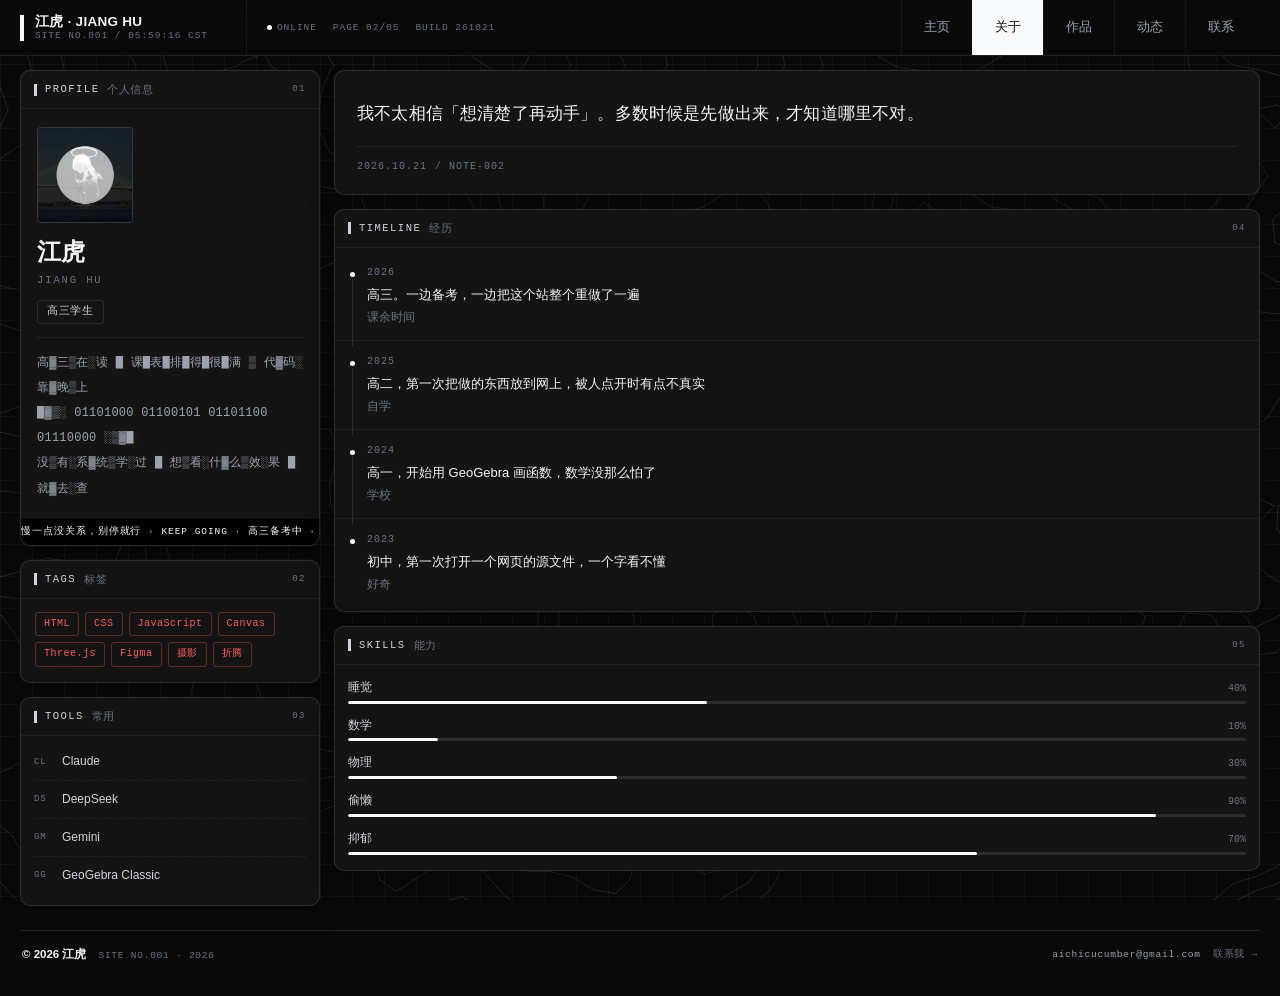
==== commit 90a28234: "content: 全站去掉技术表述，改成学生视角" ====
--- a/about.html
+++ b/about.html
@@ -121,26 +121,26 @@
     <section class="panel">
       <div class="panel-head"><span>TIMELINE</span><span class="zh">经历</span><span class="idx"></span></div>
       <!-- ✏️【改这里】每条 = 年份 + 做了什么 + 在哪。复制一行 <li> 加一条 -->
-      <ul class="timeline">
+            <ul class="timeline">
         <li>
           <span class="year">2026</span>
-          <div class="what">高三。一边备考，一边把个人站整个重做了一遍</div>
+          <div class="what">高三。一边备考，一边把这个站整个重做了一遍</div>
           <div class="where">课余时间</div>
         </li>
         <li>
           <span class="year">2025</span>
-          <div class="what">做地形测绘和装甲坦克两个交互实验，第一次认真摸 Three.js 和 Canvas</div>
-          <div class="where">个人实验</div>
+          <div class="what">高二，第一次把做的东西放到网上，被人点开时有点不真实</div>
+          <div class="where">自学</div>
         </li>
         <li>
           <span class="year">2024</span>
-          <div class="what">第一次把自己写的东西挂到线上，被人点开时有点不真实</div>
-          <div class="where">自学</div>
+          <div class="what">高一，开始用 GeoGebra 画函数，数学没那么怕了</div>
+          <div class="where">学校</div>
         </li>
         <li>
           <span class="year">2023</span>
-          <div class="what">第一次打开 HTML，把别人的模板改成了自己的样子</div>
-          <div class="where">初中</div>
+          <div class="what">初中，第一次打开一个网页的源文件，一个字看不懂</div>
+          <div class="where">好奇</div>
         </li>
       </ul>
     </section>
@@ -164,7 +164,7 @@
 <footer class="footer">
   <div class="footer-left">
     <strong>© 2026 江虎</strong>
-    <span class="mono dim">BUILT WITH PLAIN HTML · HOSTED ON GITHUB PAGES</span>
+    <span class="mono dim">SITE NO.001 · 2026</span>
   </div>
   <div class="footer-right">
     <a href="mailto:aichicucumber@gmail.com" class="mono">aichicucumber@gmail.com</a>
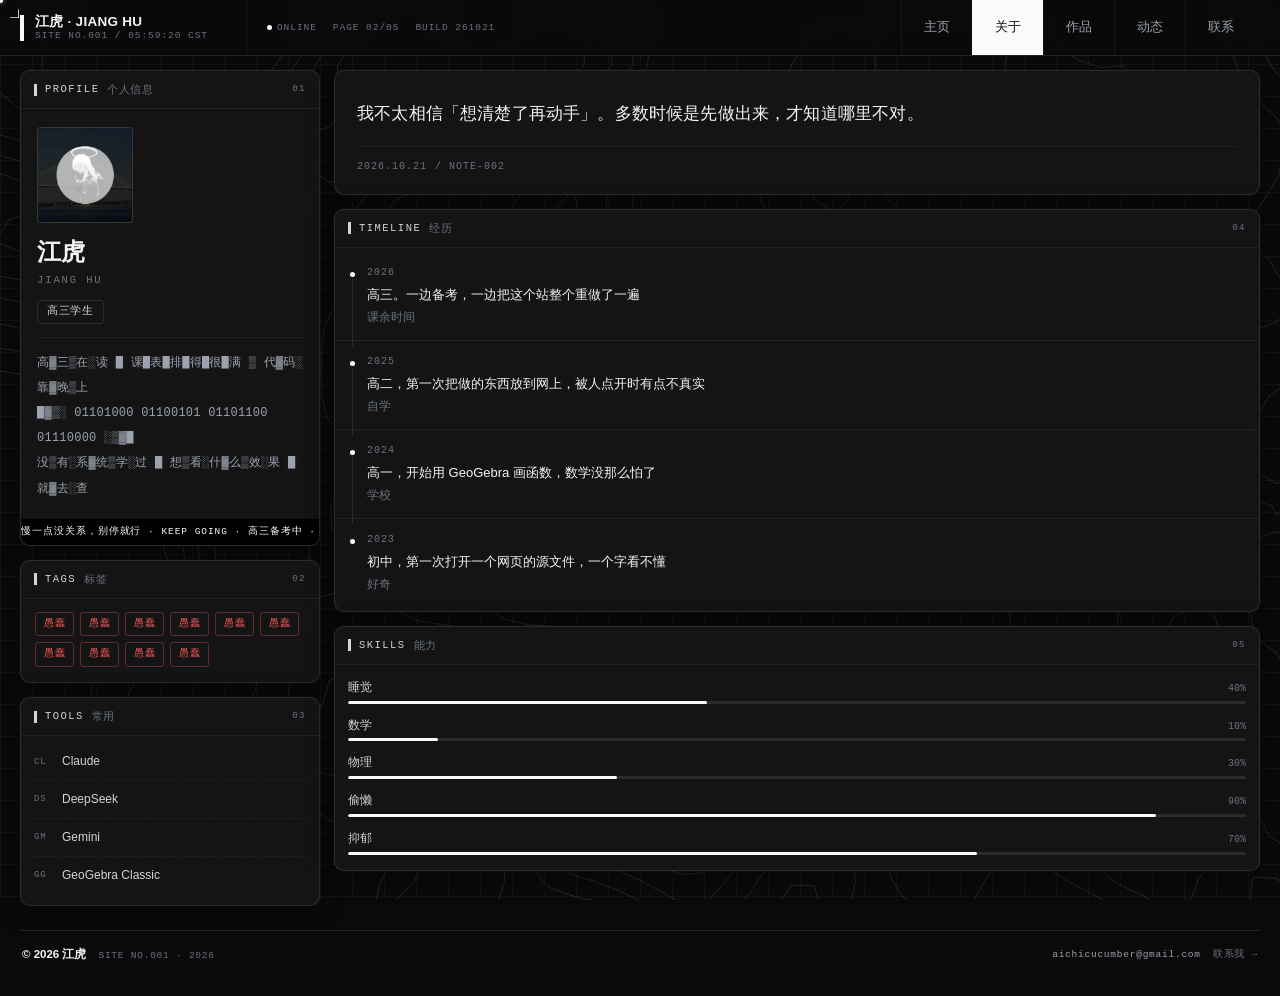
==== commit 6018026f: "content: 清掉作品格与标签里的技术词" ====
--- a/about.html
+++ b/about.html
@@ -87,9 +87,9 @@
     <section class="panel">
       <div class="panel-head"><span>TAGS</span><span class="zh">标签</span><span class="idx"></span></div>
       <!-- ✏️【改这里】标签 -->
-      <div class="tags">
-        <span>HTML</span><span>CSS</span><span>JavaScript</span><span>Canvas</span>
-        <span>Three.js</span><span>Figma</span><span>摄影</span><span>折腾</span>
+            <div class="tags">
+        <span>愚蠢</span><span>愚蠢</span><span>愚蠢</span><span>愚蠢</span><span>愚蠢</span>
+        <span>愚蠢</span><span>愚蠢</span><span>愚蠢</span><span>愚蠢</span><span>愚蠢</span>
       </div>
     </section>
 
